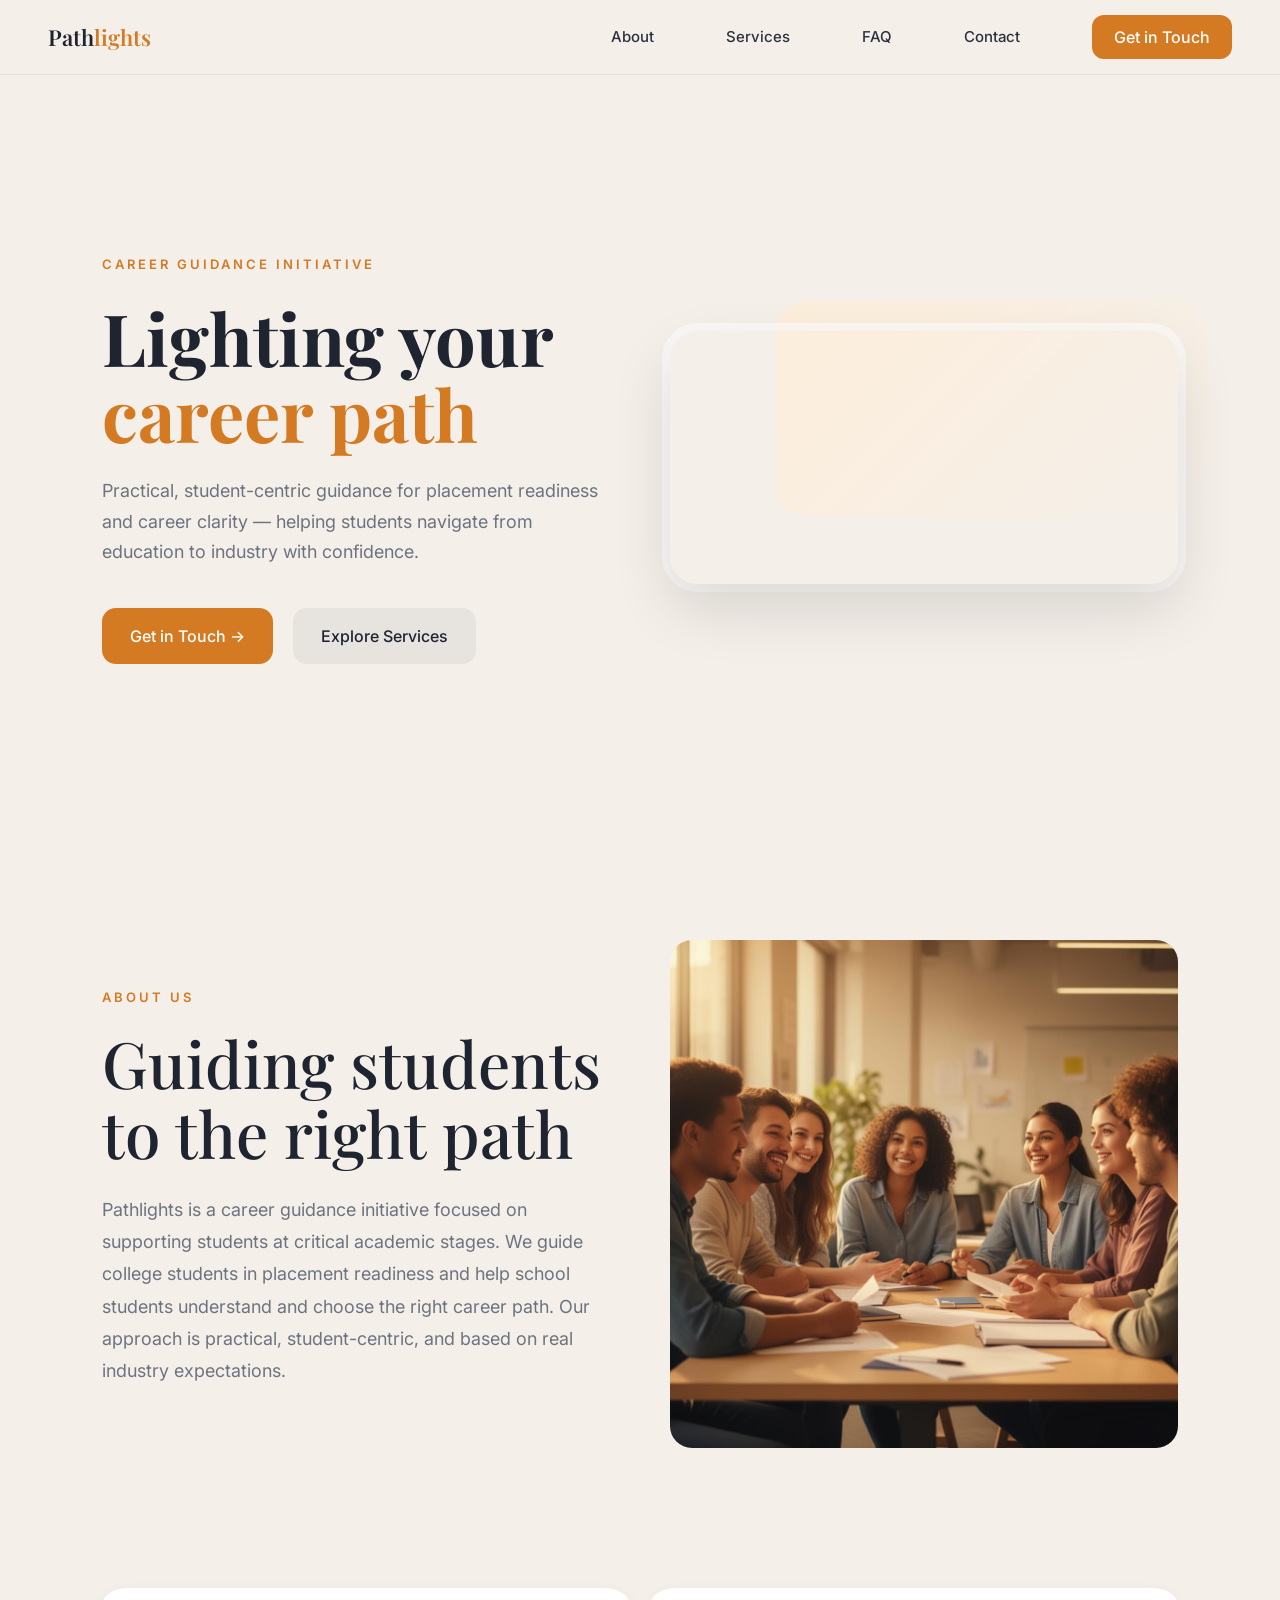
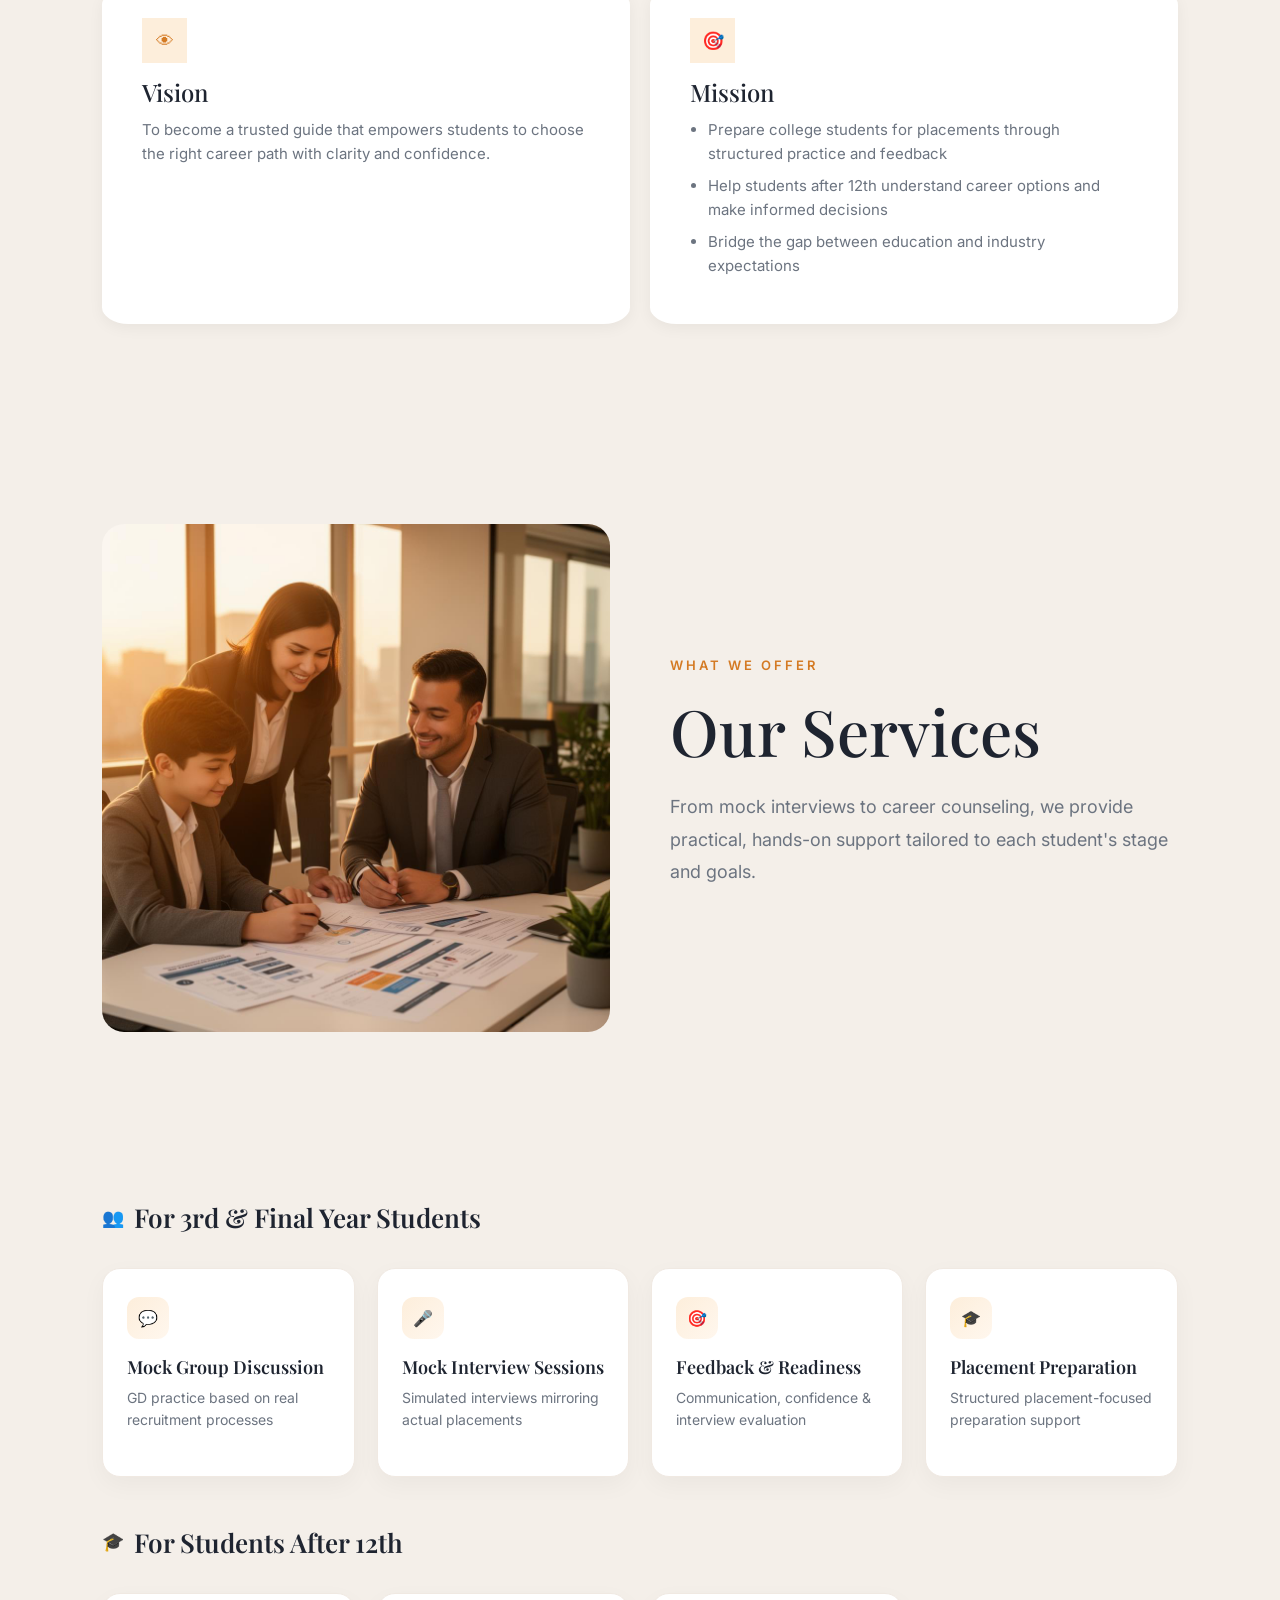
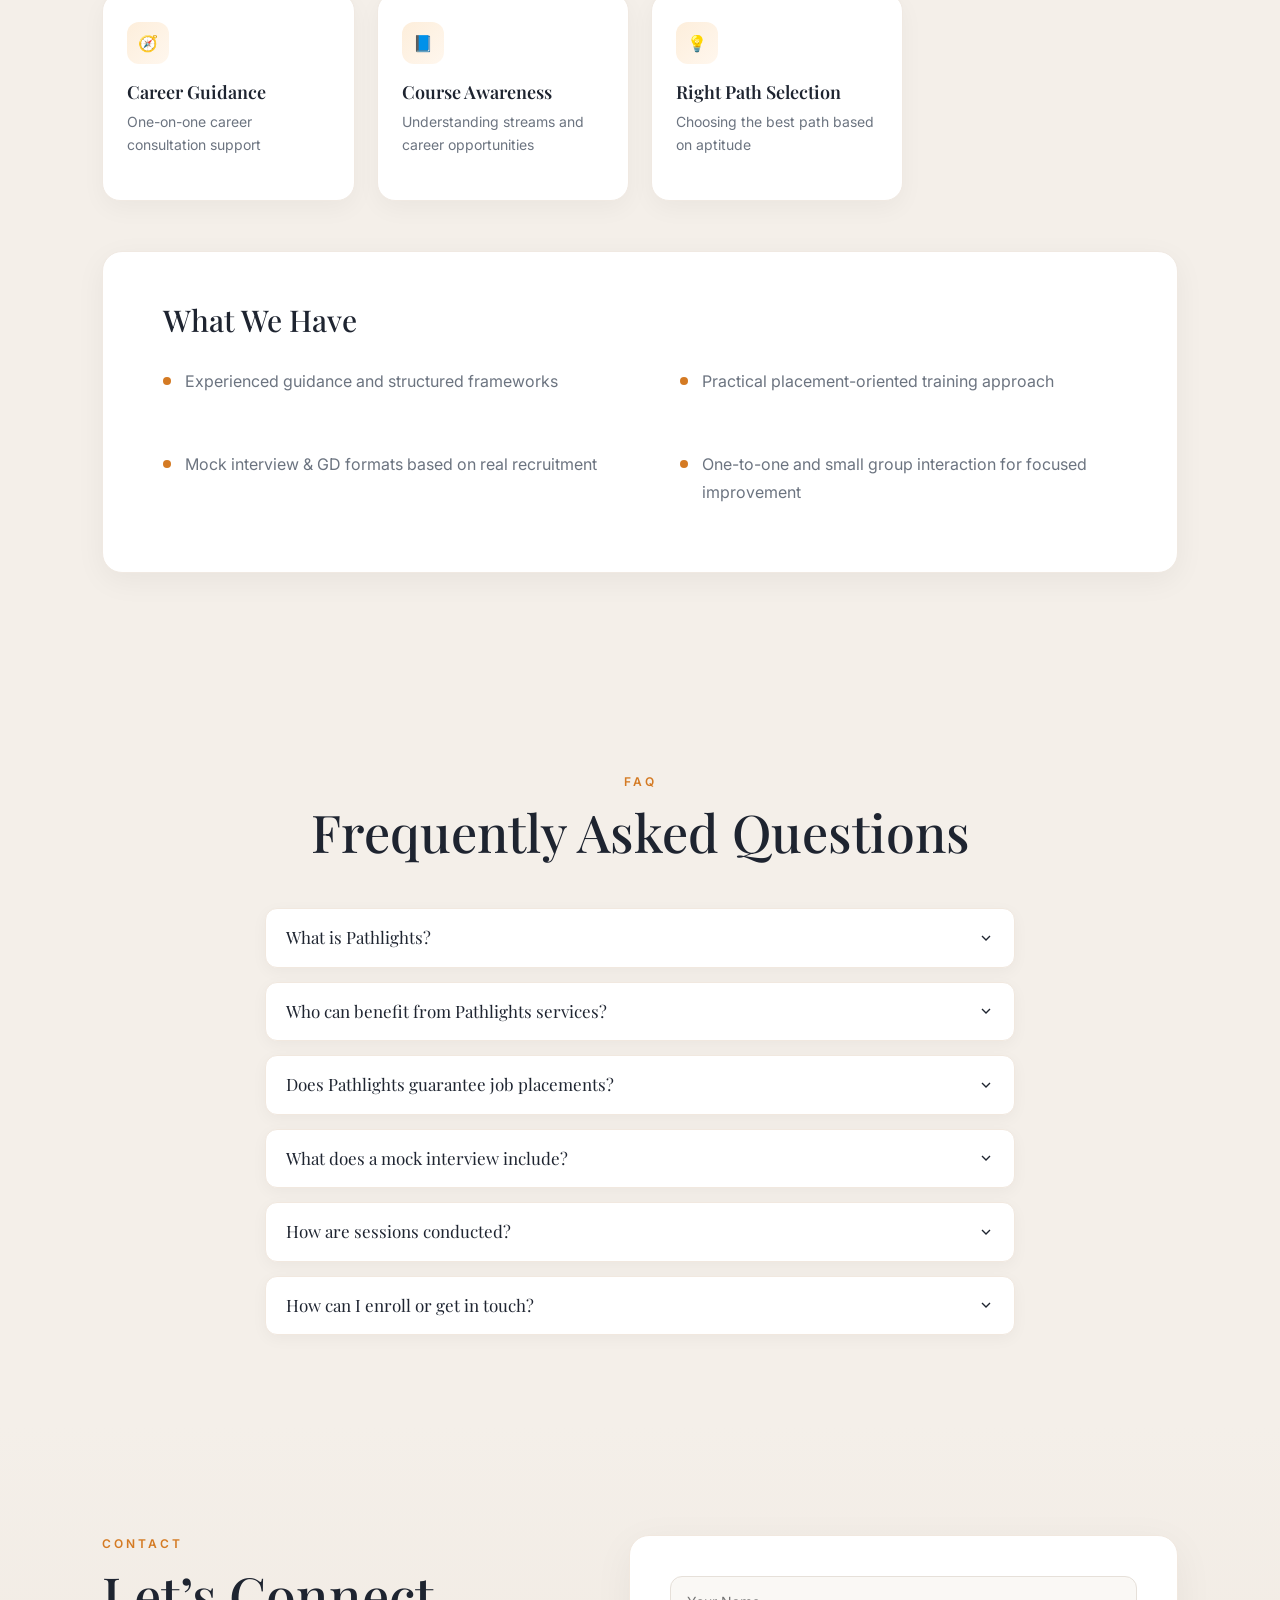
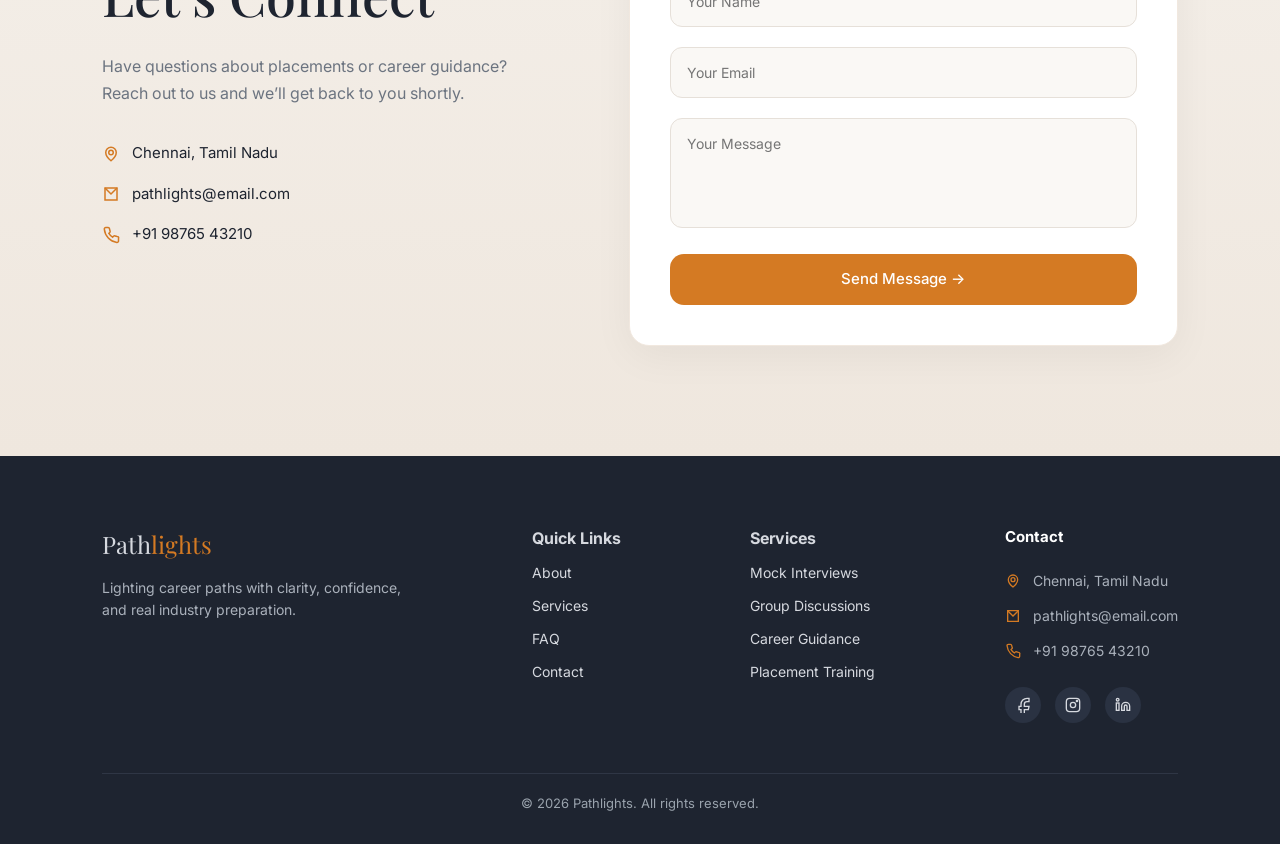
==== index.html @ 0d784977 "Add files via upload" ====
<!DOCTYPE html>
<html lang="en">
<head>
<meta charset="UTF-8">
<meta name="viewport" content="width=device-width, initial-scale=1.0">
<title>Pathlights</title>

<!-- Bootstrap 5 CSS -->
<link href="https://cdn.jsdelivr.net/npm/bootstrap@5.3.0/dist/css/bootstrap.min.css" rel="stylesheet">
<!-- Google Fonts -->
<link href="https://fonts.googleapis.com/css2?family=Playfair+Display:wght@600;700&family=Inter:wght@400;500;600&display=swap" rel="stylesheet">
<link href="style.css" rel="stylesheet">
</head>
<body>

<!-- ===== NAVIGATION with Mobile Menu ===== -->
<nav class="navbar navbar-expand-lg sticky-top">
  <div class="container-fluid px-4 px-lg-5">
    <a href="Main.html" class="logo text-decoration-none">Path<span>lights</span></a>
    
    <!-- Mobile Toggle Button -->
    <button class="navbar-toggler" type="button" data-bs-toggle="collapse" data-bs-target="#navbarNav" 
            aria-controls="navbarNav" aria-expanded="false" aria-label="Toggle navigation">
      <span class="navbar-toggler-icon"></span>
    </button>
    
    <!-- Navbar Links -->
    <div class="collapse navbar-collapse" id="navbarNav">
      <div class="nav-right ms-auto">
        <ul class="navbar-nav">
          <li class="nav-item"><a href="#about" class="nav-link">About</a></li>
          <li class="nav-item"><a href="#services" class="nav-link">Services</a></li>
          <li class="nav-item"><a href="#faq" class="nav-link">FAQ</a></li>
          <li class="nav-item"><a href="#contact" class="nav-link">Contact</a></li>
        </ul>
        <a href="#" class="nav-btn d-inline-block mt-3 mt-lg-0 ms-lg-3">Get in Touch</a>
      </div>
    </div>
  </div>
</nav>

<!-- ===== HERO ===== -->
<section class="hero reveal">
<div class="hero-content">

<small>CAREER GUIDANCE INITIATIVE</small>

<h1>
<span class="dark">Lighting your</span><br>
<span class="highlight">career path</span>
</h1>

<p>
Practical, student-centric guidance for placement readiness and career clarity — helping students navigate from education to industry with confidence.
</p>

<div class="hero-buttons">
<a href="#" class="primary-btn">Get in Touch →</a>
<a href="#services" class="secondary-btn">Explore Services</a>
</div>

</div>
<div class="hero-video">
  <video autoplay muted loop playsinline>
    <source src="images/home.mp4" type="video/mp4">
    Your browser does not support the video tag.
  </video>
</div>
</section>


<!-- ===== ABOUT SECTION ===== -->
<section class="about reveal" id="about">

<div class="about-content">

<small>ABOUT US</small>

<h2>
Guiding students to the right path
</h2>

<p>
Pathlights is a career guidance initiative focused on supporting students at critical academic stages. We guide college students in placement readiness and help school students understand and choose the right career path. Our approach is practical, student-centric, and based on real industry expectations.
</p>

</div>

<div class="about-image">
<img src="images/about-students-Bt9fq4RE.jpg" alt="Students Discussion">
</div>

</section>

<!-- ===== VISION MISSION BELOW ABOUT ===== -->
<section class="vision-mission-section reveal">

  <div class="vm-container">

    <div class="vm-box">
      <div class="vm-icon">👁</div>
      <h3>Vision</h3>
      <p>
        To become a trusted guide that empowers students to choose the right
        career path with clarity and confidence.
      </p>
    </div>

    <div class="vm-box">
      <div class="vm-icon">🎯</div>
      <h3>Mission</h3>
      <ul>
        <li>Prepare college students for placements through structured practice and feedback</li>
        <li>Help students after 12th understand career options and make informed decisions</li>
        <li>Bridge the gap between education and industry expectations</li>
      </ul>
    </div>

  </div>

</section>

<!-- ===== SERVICES SECTION ===== -->
<section class="services reveal" id="services">

  <div class="services-image">
    <img src="images/services-mentoring-DMWRT-9r.jpg" alt="Our Services">
  </div>

  <div class="services-content">

    <small>WHAT WE OFFER</small>

    <h2>Our Services</h2>

    <p>
      From mock interviews to career counseling, we provide practical,
      hands-on support tailored to each student's stage and goals.
    </p>

  </div>

</section>

<section class="service-details reveal" id="service-details">

  <!-- For 3rd & Final Year Students -->
  <div class="service-category">
    <h3><span>👥</span> For 3rd & Final Year Students</h3>

    <div class="service-grid">

      <div class="service-card">
        <div class="service-icon">💬</div>
        <h4>Mock Group Discussion</h4>
        <p>GD practice based on real recruitment processes</p>
      </div>

      <div class="service-card">
        <div class="service-icon">🎤</div>
        <h4>Mock Interview Sessions</h4>
        <p>Simulated interviews mirroring actual placements</p>
      </div>

      <div class="service-card">
        <div class="service-icon">🎯</div>
        <h4>Feedback & Readiness</h4>
        <p>Communication, confidence & interview evaluation</p>
      </div>

      <div class="service-card">
        <div class="service-icon">🎓</div>
        <h4>Placement Preparation</h4>
        <p>Structured placement-focused preparation support</p>
      </div>

    </div>
  </div>

  <!-- After 12th -->
  <div class="service-category">
    <h3><span>🎓</span> For Students After 12th</h3>

    <div class="service-grid">

      <div class="service-card">
        <div class="service-icon">🧭</div>
        <h4>Career Guidance</h4>
        <p>One-on-one career consultation support</p>
      </div>

      <div class="service-card">
        <div class="service-icon">📘</div>
        <h4>Course Awareness</h4>
        <p>Understanding streams and career opportunities</p>
      </div>

      <div class="service-card">
        <div class="service-icon">💡</div>
        <h4>Right Path Selection</h4>
        <p>Choosing the best path based on aptitude</p>
      </div>

    </div>
  </div>

  <!-- WHAT WE HAVE -->

<div class="what-we-have">

  <h3>What We Have</h3>

  <div class="wwh-grid">

    <div class="wwh-item">
      <div class="wwh-dot"></div>
      <p>Experienced guidance and structured frameworks</p>
    </div>

    <div class="wwh-item">
      <div class="wwh-dot"></div>
      <p>Practical placement-oriented training approach</p>
    </div>

    <div class="wwh-item">
      <div class="wwh-dot"></div>
      <p>Mock interview & GD formats based on real recruitment</p>
    </div>

    <div class="wwh-item">
      <div class="wwh-dot"></div>
      <p>One-to-one and small group interaction for focused improvement</p>
    </div>

  </div>

</div>

</section>

<section class="faq reveal" id="faq">

  <small>FAQ</small>
  <h2>Frequently Asked Questions</h2>

  <div class="faq-container">

    <div class="faq-item">
      <div class="faq-question">
        <span>What is Pathlights?</span>
        <svg class="faq-icon" viewBox="0 0 24 24" fill="none" stroke-width="2">
          <polyline points="6 9 12 15 18 9"></polyline>
        </svg>
      </div>
      <div class="faq-answer">
        Pathlights is a career guidance initiative helping students prepare for placements and choose the right career path.
      </div>
    </div>

    <div class="faq-item">
      <div class="faq-question">
        <span>Who can benefit from Pathlights services?</span>
        <svg class="faq-icon" viewBox="0 0 24 24" fill="none" stroke-width="2">
          <polyline points="6 9 12 15 18 9"></polyline>
        </svg>
      </div>
      <div class="faq-answer">
        3rd & final year college students and students after 12th seeking structured guidance.
      </div>
    </div>

    <div class="faq-item">
      <div class="faq-question">
        <span>Does Pathlights guarantee job placements?</span>
        <svg class="faq-icon" viewBox="0 0 24 24" fill="none" stroke-width="2">
          <polyline points="6 9 12 15 18 9"></polyline>
        </svg>
      </div>
      <div class="faq-answer">
        We enhance readiness and confidence through structured preparation, though placements are not guaranteed.
      </div>
    </div>

    <div class="faq-item">
      <div class="faq-question">
        <span>What does a mock interview include?</span>
        <svg class="faq-icon" viewBox="0 0 24 24" fill="none" stroke-width="2">
          <polyline points="6 9 12 15 18 9"></polyline>
        </svg>
      </div>
      <div class="faq-answer">
        Real-world interview simulation, communication analysis, and detailed performance feedback.
      </div>
    </div>

    <div class="faq-item">
      <div class="faq-question">
        <span>How are sessions conducted?</span>
        <svg class="faq-icon" viewBox="0 0 24 24" fill="none" stroke-width="2">
          <polyline points="6 9 12 15 18 9"></polyline>
        </svg>
      </div>
      <div class="faq-answer">
        Sessions are conducted one-to-one or in small focused groups, online or offline.
      </div>
    </div>

    <div class="faq-item">
      <div class="faq-question">
        <span>How can I enroll or get in touch?</span>
        <svg class="faq-icon" viewBox="0 0 24 24" fill="none" stroke-width="2">
          <polyline points="6 9 12 15 18 9"></polyline>
        </svg>
      </div>
      <div class="faq-answer">
        You can contact us through the “Get in Touch” button or via our contact section.
      </div>
    </div>

  </div>

</section>

<!-- ===== CONTACT SECTION ===== -->
<section class="contact reveal" id="contact">

  <div class="contact-wrapper">

    <div class="contact-left">
      <small>CONTACT</small>
      <h2>Let’s Connect</h2>
      <p>
        Have questions about placements or career guidance? 
        Reach out to us and we’ll get back to you shortly.
      </p>

<div class="contact-info">

  <div>
    <svg class="contact-icon" viewBox="0 0 24 24" fill="none">
      <path d="M12 21s-7-5.5-7-11a7 7 0 0 1 14 0c0 5.5-7 11-7 11z"/>
      <circle cx="12" cy="10" r="3"/>
    </svg>
    Chennai, Tamil Nadu
  </div>

  <div>
    <svg class="contact-icon" viewBox="0 0 24 24" fill="none">
      <path d="M4 4h16v16H4z"/>
      <path d="M4 4l8 8 8-8"/>
    </svg>
    pathlights@email.com
  </div>

  <div>
    <svg class="contact-icon" viewBox="0 0 24 24" fill="none">
      <path d="M22 16.92v3a2 2 0 0 1-2.18 2A19.8 19.8 0 0 1 3.08 4.18 2 2 0 0 1 5.06 2h3a2 2 0 0 1 2 1.72 12.6 12.6 0 0 0 .7 2.81 2 2 0 0 1-.45 2.11L9.1 9.91a16 16 0 0 0 5 5l1.27-1.21a2 2 0 0 1 2.11-.45 12.6 12.6 0 0 0 2.81.7A2 2 0 0 1 22 16.92z"/>
    </svg>
    +91 98765 43210
  </div>

</div>
    </div>

    <form class="contact-form">
      <div class="form-group">
        <input type="text" placeholder="Your Name" required>
      </div>

      <div class="form-group">
        <input type="email" placeholder="Your Email" required>
      </div>

      <div class="form-group">
        <textarea placeholder="Your Message" required></textarea>
      </div>

      <button type="submit" class="contact-btn">
        Send Message →
      </button>
    </form>

  </div>

</section>


<!-- ===== FOOTER ===== -->
<footer class="footer reveal">

  <div class="footer-wrapper">

    <div>
      <div class="footer-logo">Path<span>lights</span></div>
      <p>
        Lighting career paths with clarity, confidence, and real industry preparation.
      </p>
    </div>

    <div class="footer-links">
      <strong>Quick Links</strong>
      <a href="#about">About</a>
      <a href="#services">Services</a>
      <a href="#faq">FAQ</a>
      <a href="#contact">Contact</a>
    </div>

    <div class="footer-links">
      <strong>Services</strong>
      <a href="#service-details">Mock Interviews</a>
      <a href="#service-details">Group Discussions</a>
      <a href="#service-details">Career Guidance</a>
      <a href="#service-details">Placement Training</a>
    </div>

    <div class="footer-contact">
        <strong>Contact</strong>

    <div class="footer-contact-item">
        <svg viewBox="0 0 24 24" fill="none">
        <path d="M12 21s-7-5.5-7-11a7 7 0 0 1 14 0c0 5.5-7 11-7 11z"/>
        <circle cx="12" cy="10" r="3"/>
        </svg>
        <span>Chennai, Tamil Nadu</span>
    </div>

    <div class="footer-contact-item">
        <svg viewBox="0 0 24 24" fill="none">
        <path d="M4 4h16v16H4z"/>
        <path d="M4 4l8 8 8-8"/>
        </svg>
        <span>pathlights@email.com</span>
    </div>

    <div class="footer-contact-item">
        <svg viewBox="0 0 24 24" fill="none">
        <path d="M22 16.92v3a2 2 0 0 1-2.18 2A19.8 19.8 0 0 1 3.08 4.18 2 2 0 0 1 5.06 2h3a2 2 0 0 1 2 1.72 12.6 12.6 0 0 0 .7 2.81 2 2 0 0 1-.45 2.11L9.1 9.91a16 16 0 0 0 5 5l1.27-1.21a2 2 0 0 1 2.11-.45 12.6 12.6 0 0 0 2.81.7A2 2 0 0 1 22 16.92z"/>
        </svg>
        <span>+91 98765 43210</span>
    </div>

    <!-- Social Icons -->
    <div class="footer-social">
        <a href="#" class="fb">
        <svg viewBox="0 0 24 24" fill="none">
            <path d="M18 2h3v5h-3a4 4 0 0 0-4 4v3h7l-1 5h-6v7h-5v-7H6v-5h3v-3a9 9 0 0 1 9-9z"/>
        </svg>
        </a>

        <a href="#" class="ig">
        <svg viewBox="0 0 24 24" fill="none">
            <rect x="2" y="2" width="20" height="20" rx="5"/>
            <circle cx="12" cy="12" r="4"/>
            <circle cx="18" cy="6" r="1"/>
        </svg>
        </a>

        <a href="#" class="ln">
        <svg viewBox="0 0 24 24" fill="none">
            <path d="M16 8a6 6 0 0 1 6 6v6h-4v-6a2 2 0 0 0-4 0v6h-4v-6a6 6 0 0 1 6-6z"/>
            <rect x="2" y="9" width="4" height="11"/>
            <circle cx="4" cy="4" r="2"/>
        </svg>
        </a>
    </div>

    </div>

  </div>

  <div class="footer-bottom">
    © 2026 Pathlights. All rights reserved.
  </div>

</footer>

<!-- Bootstrap JS for mobile menu functionality -->
<script src="https://cdn.jsdelivr.net/npm/bootstrap@5.3.0/dist/js/bootstrap.bundle.min.js"></script>

<script>
document.querySelectorAll(".faq-question").forEach(question => {
  question.addEventListener("click", () => {
    const item = question.parentElement;

    document.querySelectorAll(".faq-item").forEach(el => {
      if(el !== item) el.classList.remove("active");
    });

    item.classList.toggle("active");
  });
});

/* ===== SCROLL REVEAL ENGINE ===== */

function revealSections() {
  const reveals = document.querySelectorAll(".reveal");

  reveals.forEach(section => {
    const windowHeight = window.innerHeight;
    const revealTop = section.getBoundingClientRect().top;
    const revealPoint = 100;

    if(revealTop < windowHeight - revealPoint){
      section.classList.add("active");
    }
  });
}

window.addEventListener("scroll", revealSections);
window.addEventListener("load", revealSections);

// Close mobile menu when clicking a link
document.querySelectorAll('.nav-link').forEach(link => {
  link.addEventListener('click', () => {
    const navbarCollapse = document.getElementById('navbarNav');
    if (navbarCollapse.classList.contains('show')) {
      new bootstrap.Collapse(navbarCollapse).hide();
    }
  });
});
</script>

</body>
</html>
---- style.css ----
/* ===== RESET ===== */
*{
margin:0;
padding:0;
box-sizing:border-box;
}

body{
background:#f4efe9;
font-family:'Inter',sans-serif;
color:#1e2430;
}

/* ===== NAVBAR ===== */
nav{
display:flex;
justify-content:space-between;
align-items:center;
padding:25px 8%;
background:#f4efe9;
border-bottom:1px solid #e6e0d9;   /* subtle matching border */
position:sticky;                  /* behaves like header */
top:0;
z-index:1000;
}

.logo{
font-family:'Playfair Display',serif;
font-size:22px;
font-weight:600;
color:#1e2430;
}

.logo span{
color:#d47a23;
}

nav ul{
display:flex;
gap:40px;
list-style:none;
}

nav ul li a{
text-decoration:none;
color:#2b3240;
text-align: left;
font-weight:500;
font-size:15px;
}

.nav-right{
display:flex;
align-items:center;
gap:40px;
}

.nav-btn{
background:#d47a23;
color:white;
padding:10px 22px;
border-radius:12px;
text-decoration:none;
font-weight:500;
transition:0.3s ease;
}

.nav-btn:hover{
background:#b9651c;
}

/* ===== SCROLL REVEAL ANIMATION ===== */

.reveal{
opacity:0;
transform:translateY(60px);
transition:all 1s cubic-bezier(0.16, 1, 0.3, 1);
}

.reveal.active{
opacity:1;
transform:translateY(0);
}

/* ===== HERO SECTION ===== */
/* ===== HERO SECTION ===== */
.hero{
min-height:85vh;
display:flex;
align-items:center;
justify-content:space-between;
gap:60px;
padding:0 8%;
}

.hero-content{
flex:1;
max-width:650px;
}

/* ===== PREMIUM PORTFOLIO VIDEO STYLE ===== */

.hero-video{
flex:1;
display:flex;
justify-content:flex-end;
position:relative;
}

.hero-video::before{
content:"";
position:absolute;
width:85%;
height:85%;
background:linear-gradient(135deg,#fdeedb,#f4efe9);
right:-30px;
top:-30px;
border-radius:30px;
z-index:0;
}

.hero-video video{
position:relative;
width:100%;
max-width:580px;
border-radius:28px;
box-shadow:
0 25px 60px rgba(0,0,0,0.12),
0 0 0 8px rgba(255,255,255,0.6);
z-index:1;
transition:transform 0.6s ease, box-shadow 0.6s ease;
}

/* Smooth hover cinematic effect */
.hero-video video:hover{
transform:scale(1.03);
box-shadow:
0 35px 80px rgba(212,122,35,0.25),
0 0 0 10px rgba(255,255,255,0.8);
}

.hero small{
color:#d47a23;
letter-spacing:3px;
font-size:13px;
font-weight:600;
}

.hero h1{
font-family:'Playfair Display',serif;
font-size:72px;
line-height:1.05;
margin:25px 0;
font-weight:700;
}

.hero h1 .dark{
color:#1e2430;
}

.hero h1 .highlight{
color:#d47a23;
}

.hero p{
color:#6c7480;
font-size:18px;
line-height:1.7;
margin-bottom:40px;
max-width:580px;
}

.hero-buttons{
display:flex;
gap:20px;
}

.primary-btn{
background:#d47a23;
color:white;
padding:16px 28px;
border-radius:14px;
text-decoration:none;
font-weight:500;
display:inline-flex;
align-items:center;
gap:10px;
transition:0.3s ease;
}

.primary-btn:hover{
background:#b9651c;
transform:translateY(-2px);
}

.secondary-btn{
background:#e7e3de;
color:#1e2430;
padding:16px 28px;
border-radius:14px;
text-decoration:none;
font-weight:500;
transition:0.3s ease;
}

.secondary-btn:hover{
background:#dad6d0;
}

/* ===== ABOUT SECTION ===== */

.about{
padding:100px 8%;
display:flex;
align-items:center;
justify-content:space-between;
gap:60px;
}

.about-content{
flex:1;
max-width:600px;
}

.about small{
color:#d47a23;
letter-spacing:3px;
font-size:13px;
font-weight:600;
}

.about h2{
font-family:'Playfair Display',serif;
font-size:64px;
line-height:1.1;
margin:20px 0 25px 0;
}

.about p{
color:#6c7480;
font-size:18px;
line-height:1.8;
}

.about-image{
flex:1;
display:flex;
justify-content:flex-end;
}

.about-image img{
width:100%;
max-width:600px;
border-radius:22px;
}

/* ===== RESPONSIVE ABOUT ===== */

@media(max-width:992px){

.about{
flex-direction:column;
text-align:left;
}

.about h2{
font-size:42px;
}

.about-image{
justify-content:center;
margin-top:40px;
}

}

/* ===== PERFECT HALF RECTANGLE VISION MISSION ===== */

.vision-mission-section{
padding:40px 8% 100px 8%;
}

.vm-container{
display:flex;
width:100%;
}

.vm-box{
width:50%;                 /* EXACT HALF */
background:#ffffff;
padding:30px 40px;
min-height:220px;
border-radius:5%;           /* pure rectangle */
box-shadow:0 4px 15px rgba(0,0,0,0.05);
}

/* Optional small gap between them */
.vm-box:first-child{
margin-right:20px;
}

.vm-icon{
width:45px;
height:45px;
background:#fdeedb;
display:flex;
align-items:center;
justify-content:center;
font-size:18px;
color:#d47a23;
margin-bottom:15px;
}

.vm-box h3{
font-family:'Playfair Display',serif;
font-size:24px;
margin-bottom:12px;
}

.vm-box p,
.vm-box ul li{
color:#6c7480;
font-size:15px;
line-height:1.6;
}

.vm-box ul{
padding-left:18px;
margin-top:8px;
}

.vm-box ul li{
margin-bottom:8px;
}


/* ===== SERVICES SECTION ===== */

.services{
padding:100px 8%;
display:flex;
align-items:center;
justify-content:space-between;
gap:60px;
}

.services-image{
flex:1;
display:flex;
justify-content:flex-start;
}

.services-image img{
width:100%;
max-width:600px;
border-radius:22px;
}

.services-content{
flex:1;
max-width:600px;
}

.services small{
color:#d47a23;
letter-spacing:3px;
font-size:13px;
font-weight:600;
}

.services h2{
font-family:'Playfair Display',serif;
font-size:64px;
line-height:1.1;
margin:20px 0 25px 0;
}

.services p{
color:#6c7480;
font-size:18px;
line-height:1.8;
}

/* ===== PREMIUM SMALL SERVICE CARDS ===== */

.service-details{
padding:70px 8% 110px 8%;
}

.service-category{
margin-bottom:50px;
}

.service-category h3{
font-family:'Playfair Display',serif;
font-size:26px;
margin-bottom:35px;
display:flex;
align-items:center;
gap:10px;
font-weight:600;
}

.service-category h3 span{
color:#d47a23;
font-size:18px;
}

/* Grid */
.service-grid{
display:grid;
grid-template-columns:repeat(4,1fr);
gap:22px;
}

/* Card */
.service-card{
background:#ffffff;
padding:28px 24px;
border-radius:18px;
border:1px solid #f0e9e2;
box-shadow:0 8px 25px rgba(0,0,0,0.04);
transition:all 0.35s ease;
min-height:160px;
display:flex;
flex-direction:column;
justify-content:flex-start;
}

/* Premium hover */
.service-card:hover{
transform:translateY(-6px);
box-shadow:0 14px 35px rgba(212,122,35,0.12);
border:1px solid #f3d7bc;
}

/* Icon */
.service-icon{
width:42px;
height:42px;
background:linear-gradient(135deg,#fdeedb,#fff7ee);
display:flex;
align-items:center;
justify-content:center;
color:#d47a23;
font-size:16px;
border-radius:12px;
margin-bottom:18px;
}

/* Title */
.service-card h4{
font-family:'Playfair Display',serif;
font-size:18px;
margin-bottom:8px;
font-weight:600;
}

/* Text */
.service-card p{
color:#6c7480;
font-size:14px;
line-height:1.6;
}

/* ===== WHAT WE HAVE CONTAINER ===== */

.what-we-have{
margin-top:40px;
background:#ffffff;
border-radius:20px;
padding:50px 60px;
box-shadow:0 8px 30px rgba(0,0,0,0.05);
border:1px solid #f0e9e2;
}

.what-we-have h3{
font-family:'Playfair Display',serif;
font-size:30px;
margin-bottom:30px;
}

.wwh-grid{
display:grid;
grid-template-columns:repeat(2,1fr);
gap:40px 80px;
}

.wwh-item{
display:flex;
align-items:flex-start;
gap:14px;
}

.wwh-dot{
width:8px;
height:8px;
background:#d47a23;
border-radius:50%;
margin-top:9px;
flex-shrink:0;
}

.wwh-item p{
color:#6c7480;
font-size:16px;
line-height:1.7;
}

/* ===== PREMIUM COMPACT FAQ ===== */

.faq{
padding:90px 8%;
text-align:center;
}

.faq small{
color:#d47a23;
letter-spacing:3px;
font-size:12px;
font-weight:600;
display:block;
margin-bottom:10px;
}

.faq h2{
font-family:'Playfair Display',serif;
font-size:52px;
margin-bottom:45px;
}

.faq-container{
max-width:750px;
margin:0 auto;
display:flex;
flex-direction:column;
gap:14px;
}

/* FAQ Box */
.faq-item{
background:#ffffff;
border-radius:12px;
border:1px solid #f1e8df;
box-shadow:0 4px 16px rgba(0,0,0,0.04);
overflow:hidden;
transition:0.3s ease;
}

/* Question Row */
.faq-question{
display:flex;
justify-content:space-between;
align-items:center;
padding:16px 20px;
font-family:'Playfair Display',serif;
font-size:17px;
cursor:pointer;
}

/* Premium SVG Arrow */
.faq-icon{
width:16px;
height:16px;
transition:transform 0.3s ease;
stroke:#1e2430;
}

/* Answer */
.faq-answer{
max-height:0;
overflow:hidden;
transition:max-height 0.35s ease, padding 0.3s ease;
color:#6c7480;
font-size:14px;
line-height:1.6;
padding:0 20px;
}

/* Active State */
.faq-item.active .faq-answer{
max-height:200px;
padding:0 20px 16px 20px;
}

.faq-item.active .faq-icon{
transform:rotate(180deg);
}

/* ===== PREMIUM CONTACT SECTION ===== */

.contact{
padding:110px 8%;
background:linear-gradient(to bottom,#f4efe9,#efe7de);
}

.contact-wrapper{
max-width:1100px;
margin:0 auto;
display:flex;
gap:60px;
align-items:flex-start;
justify-content:space-between;
}

.contact-left{
flex:1;
}

.contact small{
color:#d47a23;
letter-spacing:3px;
font-size:12px;
font-weight:600;
display:block;
margin-bottom:10px;
}

.contact h2{
font-family:'Playfair Display',serif;
font-size:54px;
margin-bottom:25px;
}

.contact p{
color:#6c7480;
font-size:16px;
line-height:1.7;
max-width:420px;
}

.contact-info{
margin-top:35px;
display:flex;
flex-direction:column;
gap:18px;
}

.contact-info div{
display:flex;
align-items:center;
gap:12px;
font-size:15px;
color:#1e2430;
}

.contact-icon{
width:18px;
height:18px;
stroke:#d47a23;
stroke-width:2;
flex-shrink:0;
}

/* ===== CONTACT FORM ===== */

.contact-form{
flex:1;
background:#ffffff;
padding:40px;
border-radius:20px;
box-shadow:0 10px 40px rgba(0,0,0,0.05);
border:1px solid #f1e8df;
}

.form-group{
margin-bottom:20px;
}

.form-group input,
.form-group textarea{
width:100%;
padding:14px 16px;
border-radius:12px;
border:1px solid #e6e0d9;
font-family:'Inter',sans-serif;
font-size:14px;
outline:none;
transition:0.3s ease;
background:#faf8f5;
}

.form-group input:focus,
.form-group textarea:focus{
border-color:#d47a23;
background:#fff;
}

.form-group textarea{
resize:none;
height:110px;
}

.contact-btn{
width:100%;
padding:14px;
background:#d47a23;
border:none;
border-radius:14px;
color:white;
font-weight:500;
font-size:15px;
cursor:pointer;
transition:0.3s ease;
}

.contact-btn:hover{
background:#b9651c;
transform:translateY(-2px);
}

/* ===== PREMIUM FOOTER ===== */

.footer{
background:#1e2430;
color:#d6d9df;
padding:70px 8% 30px 8%;
}

.footer-wrapper{
max-width:1100px;
margin:0 auto;
display:flex;
justify-content:space-between;
gap:60px;
}

.footer-logo{
font-family:'Playfair Display',serif;
font-size:24px;
margin-bottom:15px;
}

.footer-logo span{
color:#d47a23;
}

.footer p{
color:#aab1bb;
font-size:14px;
line-height:1.6;
max-width:300px;
}

.footer-links{
display:flex;
flex-direction:column;
gap:12px;
}

.footer-links a{
color:#d6d9df;
text-decoration:none;
font-size:14px;
transition:0.3s ease;
}

.footer-links a:hover{
color:#d47a23;
}

.footer-bottom{
text-align:center;
margin-top:50px;
padding-top:20px;
border-top:1px solid #2f3645;
font-size:13px;
color:#9aa3ad;
}

/* ===== PREMIUM FOOTER CONTACT ===== */

.footer-contact{
display:flex;
flex-direction:column;
gap:14px;
}

.footer-contact strong{
margin-bottom:8px;
font-size:15px;
color:#ffffff;
}

.footer-contact-item{
display:flex;
align-items:center;
gap:12px;
font-size:14px;
color:#aab1bb;
transition:0.3s ease;
cursor:pointer;
}

.footer-contact-item svg{
width:16px;
height:16px;
stroke:#d47a23;
stroke-width:2;
transition:0.3s ease;
}

.footer-contact-item:hover{
color:#ffffff;
transform:translateX(5px);
}

.footer-contact-item:hover svg{
stroke:#ffffff;
}

/* ===== SOCIAL ICONS ===== */

.footer-social{
display:flex;
gap:14px;
margin-top:12px;
}

.footer-social a{
width:36px;
height:36px;
border-radius:50%;
display:flex;
align-items:center;
justify-content:center;
background:#2a3242;
transition:0.3s ease;
}

.footer-social svg{
width:16px;
height:16px;
stroke:#d6d9df;
stroke-width:2;
transition:0.3s ease;
}

/* Brand Hover Effects */

.fb:hover{
background:#1877f2;
}

.ig:hover{
background:linear-gradient(45deg,#f9ce34,#ee2a7b,#6228d7);
}

.ln:hover{
background:#0a66c2;
}

.footer-social a:hover svg{
stroke:#ffffff;
transform:scale(1.1);
}

/* ===== BOOTSTRAR OVERRIDES & RESPONSIVE STYLES ===== */

/* Navbar customization */
.navbar {
  background: #f4efe9;
  padding: 15px 0;
  border-bottom: 1px solid #e6e0d9;
}

.navbar .logo {
  font-family: 'Playfair Display', serif;
  font-size: 22px;
  font-weight: 600;
  color: #1e2430;
}

.navbar .logo span {
  color: #d47a23;
}

.navbar-nav .nav-link {
  color: #2b3240;
  font-weight: 500;
  font-size: 15px;
  padding: 8px 16px !important;
}

.navbar-nav .nav-link:hover {
  color: #d47a23;
}

.navbar-toggler {
  border: 1px solid #d47a23;
  padding: 8px 12px;
}

.navbar-toggler:focus {
  box-shadow: 0 0 0 0.25rem rgba(212, 122, 35, 0.25);
}

.navbar-toggler-icon {
  background-image: url("data:image/svg+xml,%3csvg xmlns='http://www.w3.org/2000/svg' viewBox='0 0 30 30'%3e%3cpath stroke='%23d47a23' stroke-linecap='round' stroke-miterlimit='10' stroke-width='2' d='M4 7h22M4 15h22M4 23h22'/%3e%3c/svg%3e");
}

/* Responsive hero section */
@media (max-width: 1200px) {
  .hero h1 {
    font-size: 56px;
  }
  
  .hero-video::before {
    width: 90%;
    height: 90%;
  }
}

@media (max-width: 992px) {
  .hero {
    flex-direction: column;
    padding: 60px 5%;
    min-height: auto;
  }
  
  .hero-content {
    max-width: 100%;
  }
  
  .hero h1 {
    font-size: 48px;
  }
  
  .hero-video {
    width: 100%;
    justify-content: center;
  }
  
  .hero-video::before {
    right: 0;
    top: -20px;
  }
  
  .hero-video video {
    max-width: 100%;
  }
  
  .services {
    flex-direction: column-reverse;
    padding: 60px 5%;
  }
  
  .services-content {
    max-width: 100%;
  }
  
  .services h2 {
    font-size: 42px;
  }
  
  .service-grid {
    grid-template-columns: repeat(2, 1fr);
  }
  
  .contact-wrapper {
    flex-direction: column;
    gap: 40px;
  }
  
  .contact-left {
    width: 100%;
  }
  
  .contact-form {
    width: 100%;
  }
  
  .footer-wrapper {
    flex-wrap: wrap;
    gap: 40px;
  }
  
  .footer-wrapper > div {
    width: calc(50% - 20px);
  }
}

@media (max-width: 768px) {
  .hero h1 {
    font-size: 42px;
  }
  
  .hero p {
    font-size: 16px;
  }
  
  .hero-buttons {
    flex-direction: column;
    gap: 15px;
  }
  
  .primary-btn, .secondary-btn {
    text-align: center;
    justify-content: center;
  }
  
  .about h2 {
    font-size: 38px;
  }
  
  .vm-container {
    flex-direction: column;
  }
  
  .vm-box {
    width: 100%;
    margin-right: 0 !important;
    margin-bottom: 20px;
  }
  
  .service-grid {
    grid-template-columns: 1fr;
  }
  
  .wwh-grid {
    grid-template-columns: 1fr;
    gap: 20px;
  }
  
  .faq h2 {
    font-size: 36px;
  }
  
  .footer-wrapper > div {
    width: 100%;
  }
  
  .footer-links {
    text-align: left;
  }
}

@media (max-width: 576px) {
  .hero h1 {
    font-size: 36px;
  }
  
  .about h2 {
    font-size: 32px;
  }
  
  .services h2 {
    font-size: 32px;
  }
  
  .what-we-have {
    padding: 30px 20px;
  }
  
  .contact-form {
    padding: 30px 20px;
  }
  
  .contact h2 {
    font-size: 36px;
  }
  
  .footer-bottom {
    font-size: 12px;
  }
}

/* Fix for nav-right in mobile */
@media (max-width: 991.98px) {
  .nav-right {
    width: 100%;
    text-align: center;
  }
  
  .navbar-nav {
    margin-top: 20px;
  }
  
  .nav-btn {
    display: inline-block !important;
    margin-bottom: 15px;
  }
}

/* Smooth scrolling for anchor links */
html {
  scroll-behavior: smooth;
  scroll-padding-top: 80px;
}

/* Fix for vision mission section in mobile */
@media (max-width: 480px) {
  .vm-box {
    padding: 25px 20px;
  }
  
  .service-card {
    padding: 20px 15px;
  }
  
  .contact-info div {
    font-size: 14px;
  }
}

/* Ensure images are responsive */
img {
  max-width: 100%;
  height: auto;
}

/* Video responsiveness */
video {
  max-width: 100%;
  height: auto;
}
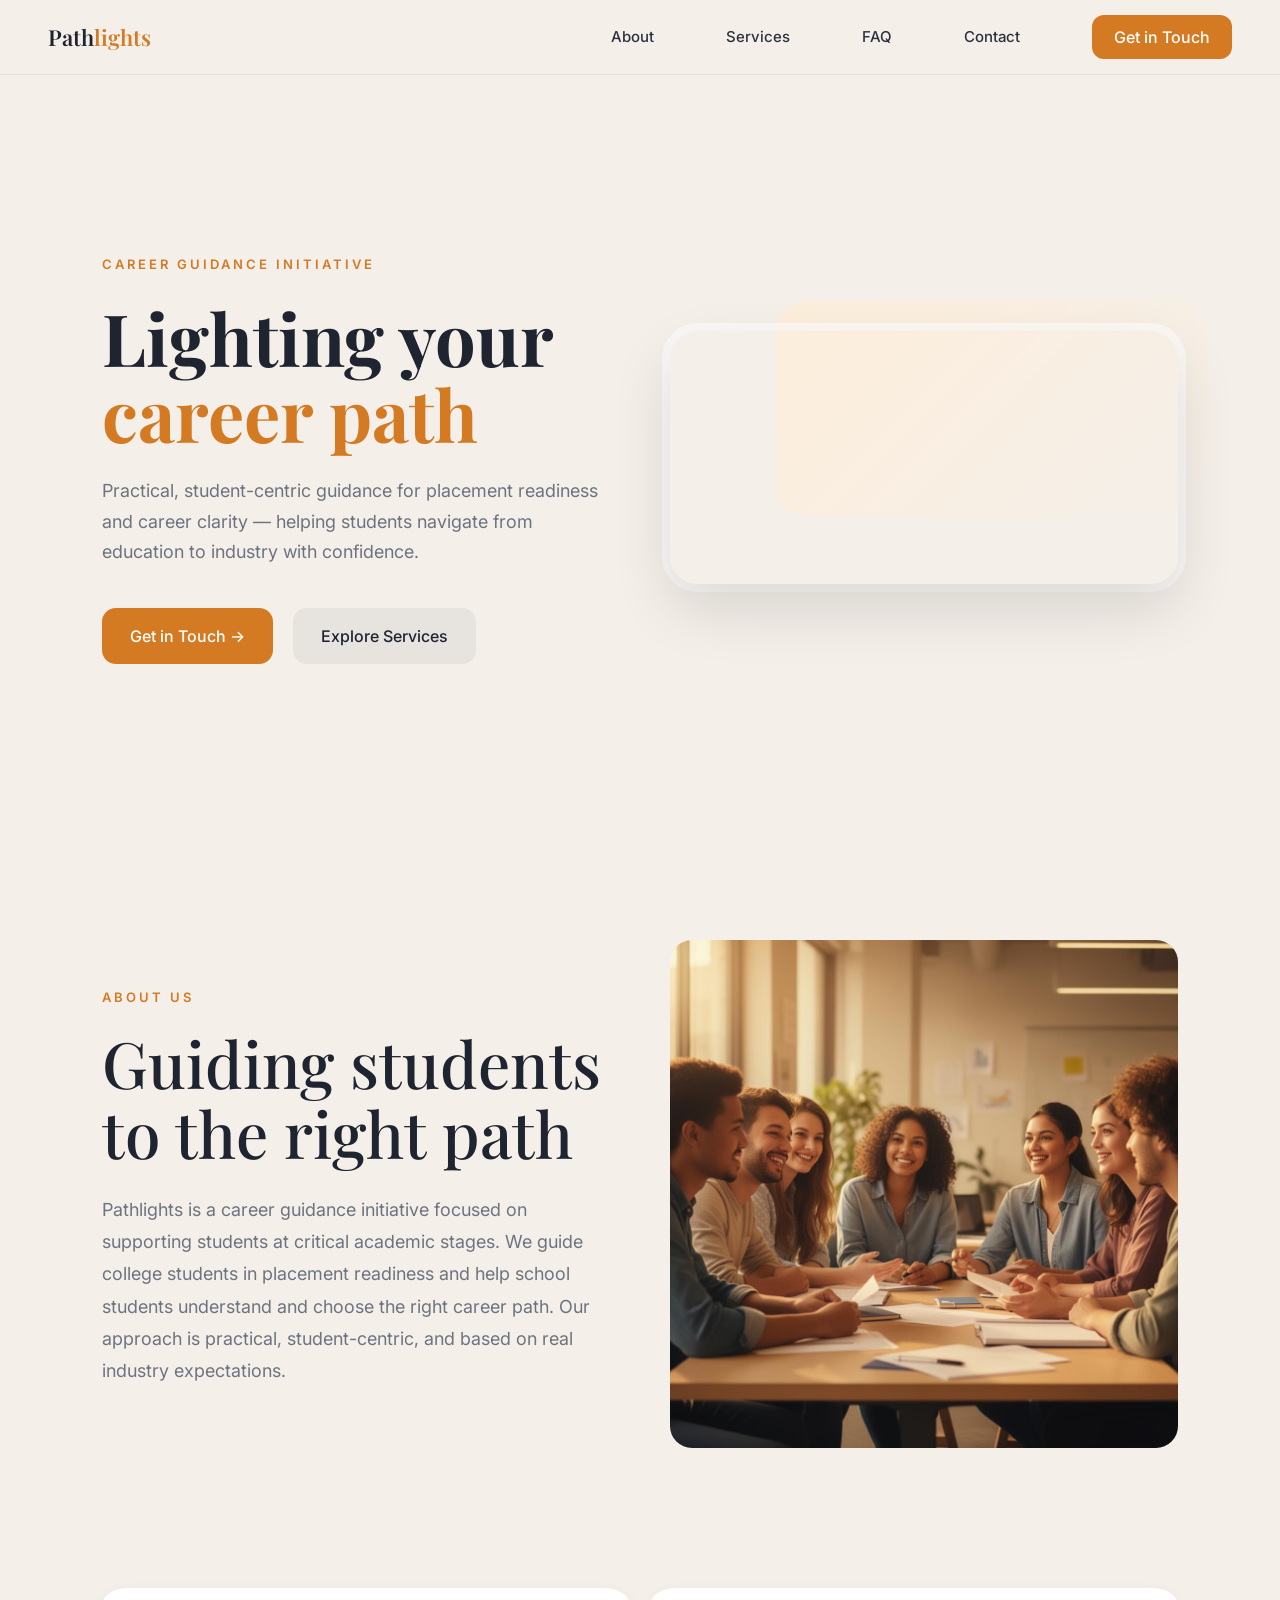
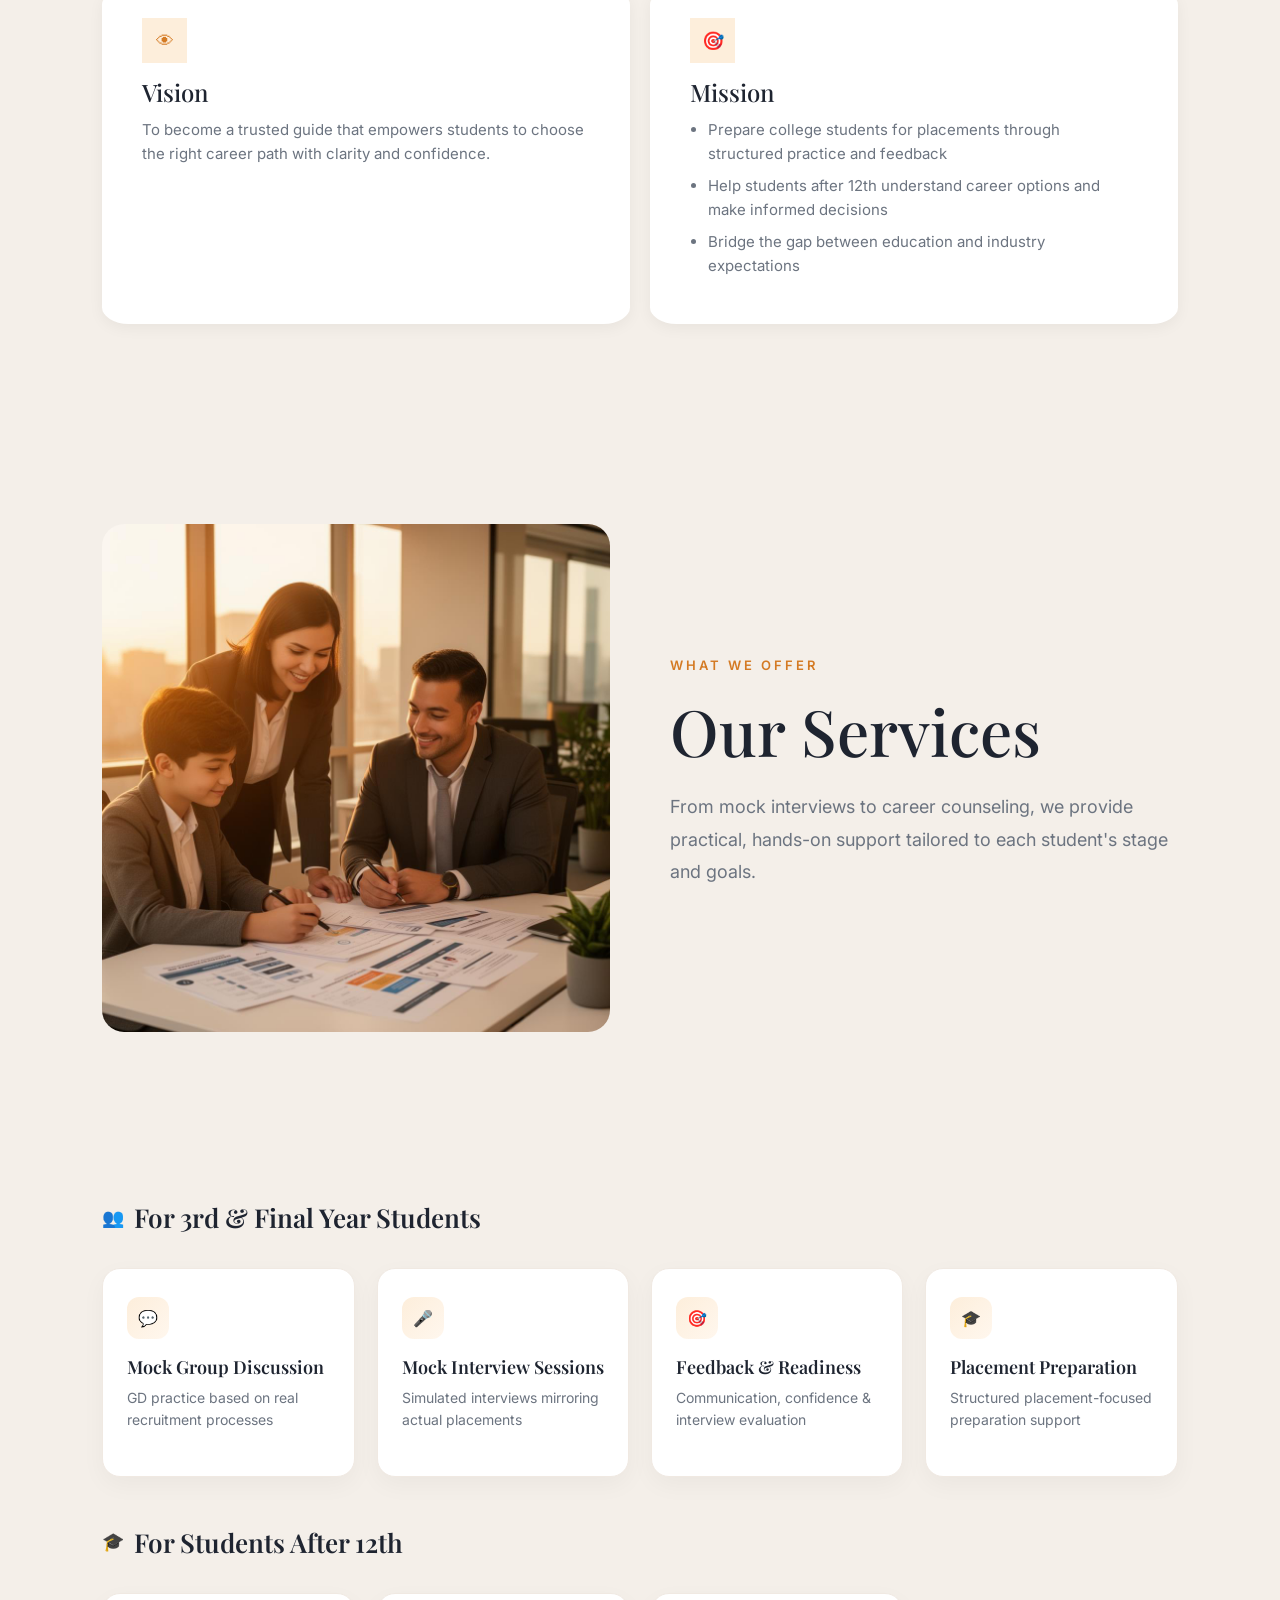
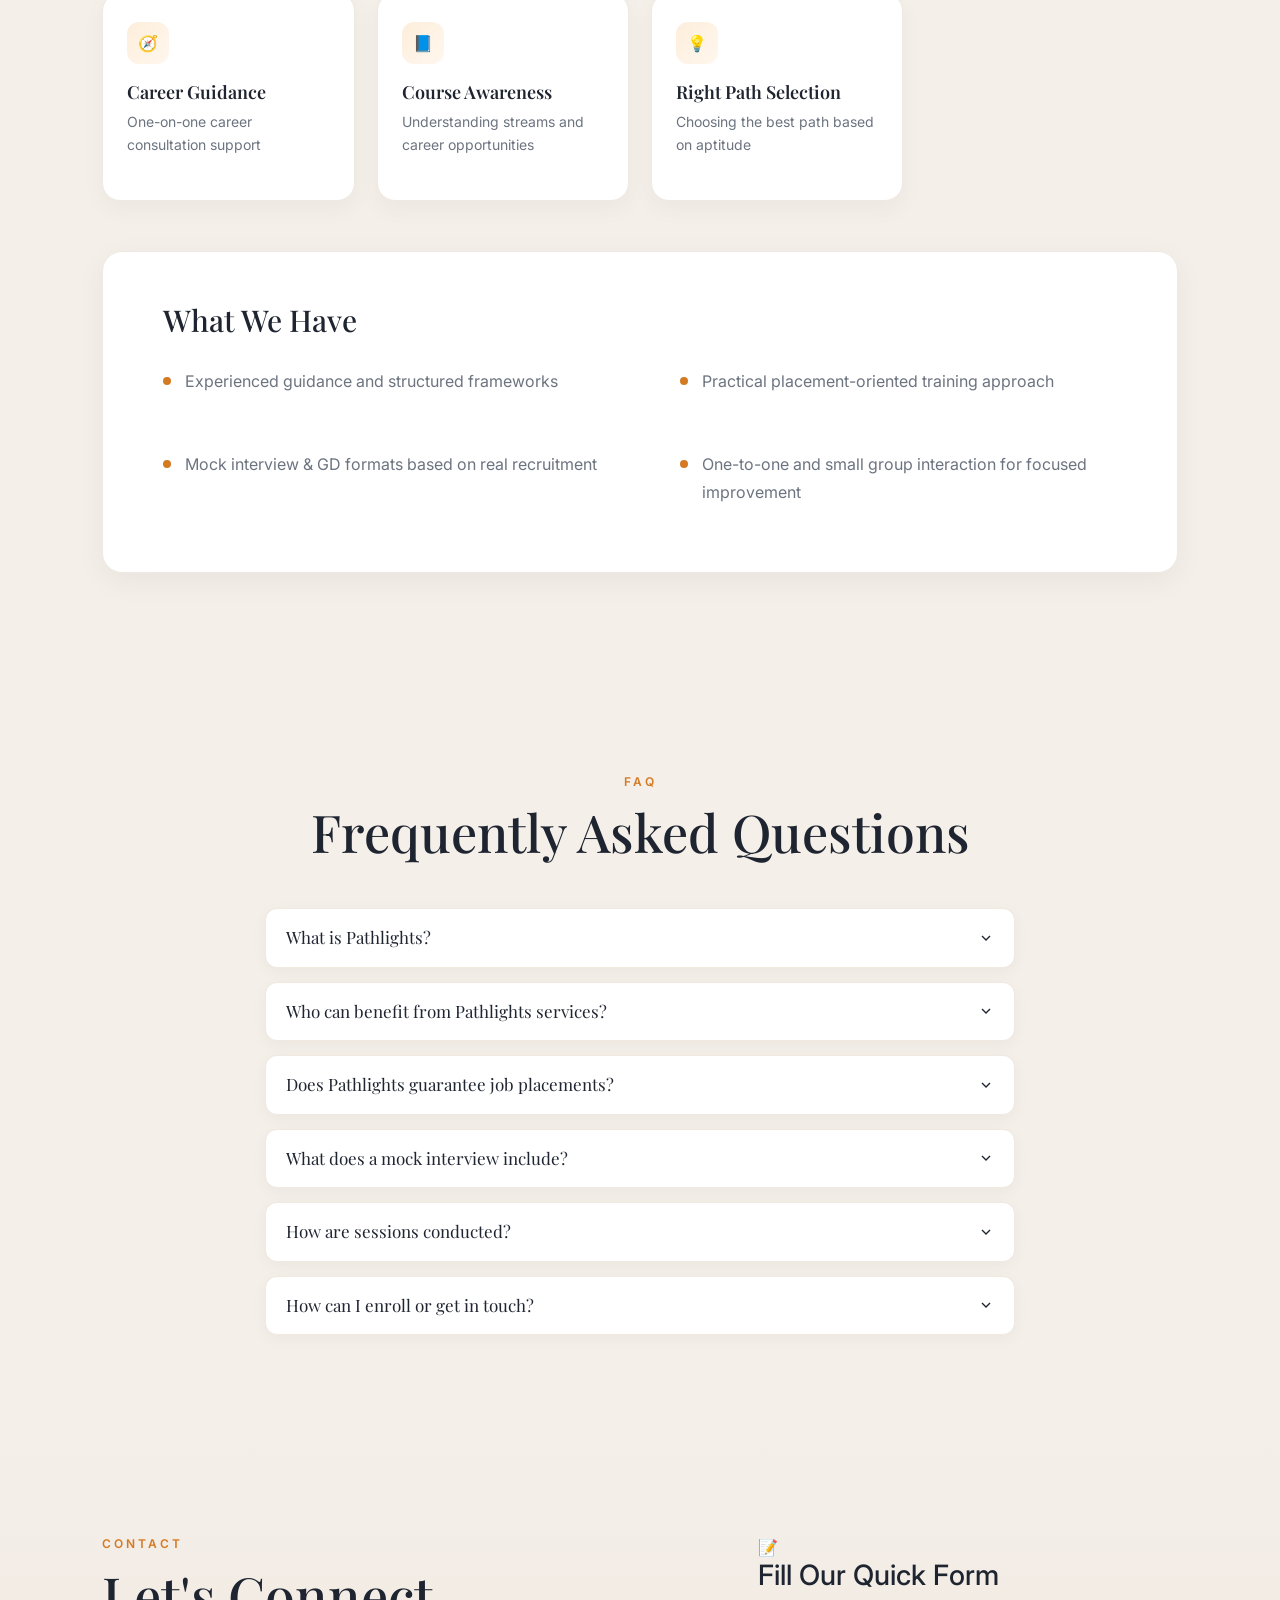
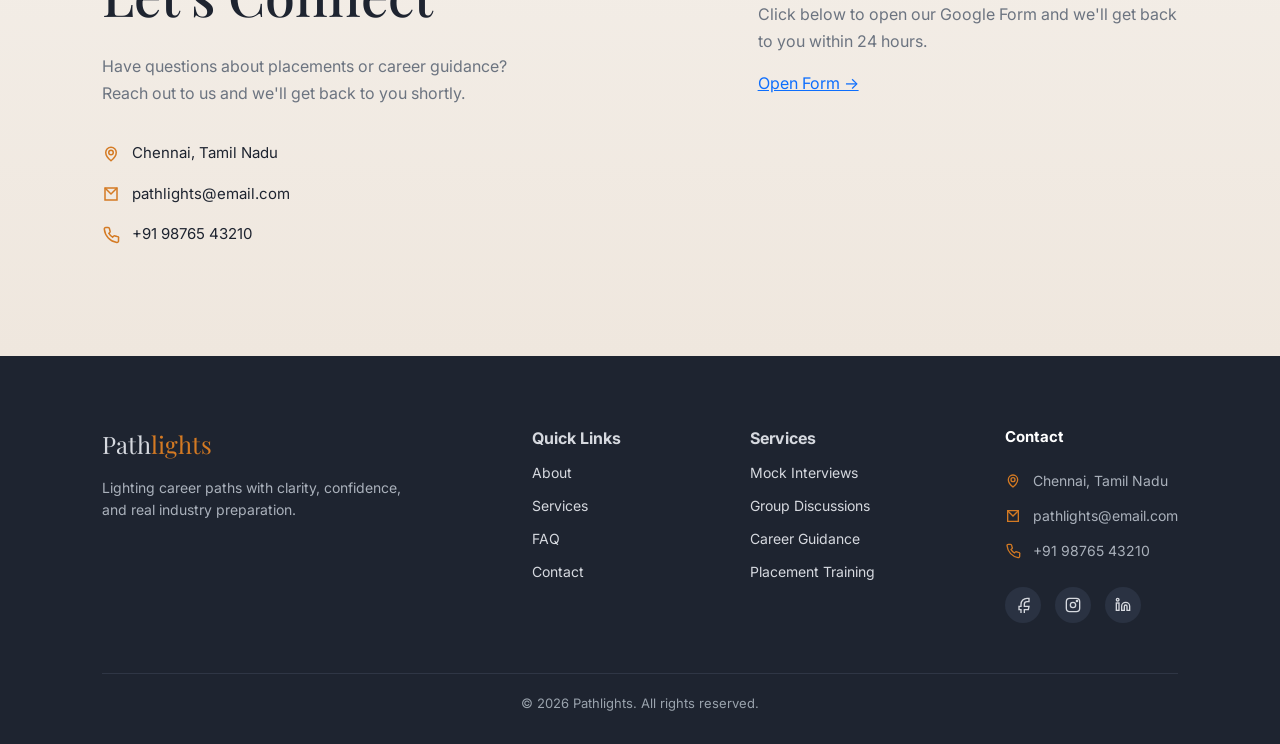
==== commit b8206aa5: "Update index.html" ====
--- a/index.html
+++ b/index.html
@@ -328,62 +328,53 @@
 
     <div class="contact-left">
       <small>CONTACT</small>
-      <h2>Let’s Connect</h2>
+      <h2>Let's Connect</h2>
       <p>
         Have questions about placements or career guidance? 
-        Reach out to us and we’ll get back to you shortly.
+        Reach out to us and we'll get back to you shortly.
       </p>
 
-<div class="contact-info">
-
-  <div>
-    <svg class="contact-icon" viewBox="0 0 24 24" fill="none">
-      <path d="M12 21s-7-5.5-7-11a7 7 0 0 1 14 0c0 5.5-7 11-7 11z"/>
-      <circle cx="12" cy="10" r="3"/>
-    </svg>
-    Chennai, Tamil Nadu
-  </div>
-
-  <div>
-    <svg class="contact-icon" viewBox="0 0 24 24" fill="none">
-      <path d="M4 4h16v16H4z"/>
-      <path d="M4 4l8 8 8-8"/>
-    </svg>
-    pathlights@email.com
-  </div>
-
-  <div>
-    <svg class="contact-icon" viewBox="0 0 24 24" fill="none">
-      <path d="M22 16.92v3a2 2 0 0 1-2.18 2A19.8 19.8 0 0 1 3.08 4.18 2 2 0 0 1 5.06 2h3a2 2 0 0 1 2 1.72 12.6 12.6 0 0 0 .7 2.81 2 2 0 0 1-.45 2.11L9.1 9.91a16 16 0 0 0 5 5l1.27-1.21a2 2 0 0 1 2.11-.45 12.6 12.6 0 0 0 2.81.7A2 2 0 0 1 22 16.92z"/>
-    </svg>
-    +91 98765 43210
-  </div>
-
-</div>
-    </div>
-
-    <form class="contact-form">
-      <div class="form-group">
-        <input type="text" placeholder="Your Name" required>
-      </div>
-
-      <div class="form-group">
-        <input type="email" placeholder="Your Email" required>
-      </div>
-
-      <div class="form-group">
-        <textarea placeholder="Your Message" required></textarea>
-      </div>
-
-      <button type="submit" class="contact-btn">
-        Send Message →
-      </button>
-    </form>
-
-  </div>
-
-</section>
-
+      <div class="contact-info">
+        <div>
+          <svg class="contact-icon" viewBox="0 0 24 24" fill="none">
+            <path d="M12 21s-7-5.5-7-11a7 7 0 0 1 14 0c0 5.5-7 11-7 11z"/>
+            <circle cx="12" cy="10" r="3"/>
+          </svg>
+          Chennai, Tamil Nadu
+        </div>
+
+        <div>
+          <svg class="contact-icon" viewBox="0 0 24 24" fill="none">
+            <path d="M4 4h16v16H4z"/>
+            <path d="M4 4l8 8 8-8"/>
+          </svg>
+          pathlights@email.com
+        </div>
+
+        <div>
+          <svg class="contact-icon" viewBox="0 0 24 24" fill="none">
+            <path d="M22 16.92v3a2 2 0 0 1-2.18 2A19.8 19.8 0 0 1 3.08 4.18 2 2 0 0 1 5.06 2h3a2 2 0 0 1 2 1.72 12.6 12.6 0 0 0 .7 2.81 2 2 0 0 1-.45 2.11L9.1 9.91a16 16 0 0 0 5 5l1.27-1.21a2 2 0 0 1 2.11-.45 12.6 12.6 0 0 0 2.81.7A2 2 0 0 1 22 16.92z"/>
+          </svg>
+          +91 98765 43210
+        </div>
+      </div>
+    </div>
+
+    <!-- Google Form Button Card -->
+    <div class="google-form-card">
+      <div class="google-form-content">
+        <div class="google-form-icon">📝</div>
+        <h3>Fill Our Quick Form</h3>
+        <p>Click below to open our Google Form and we'll get back to you within 24 hours.</p>
+        <a href="YOUR_GOOGLE_FORM_URL_HERE" target="_blank" class="google-form-btn">
+          Open Form →
+        </a>
+      </div>
+    </div>
+
+  </div>
+
+</section>
 
 <!-- ===== FOOTER ===== -->
 <footer class="footer reveal">
@@ -521,4 +512,5 @@
 </script>
 
 </body>
-</html>+
+</html>
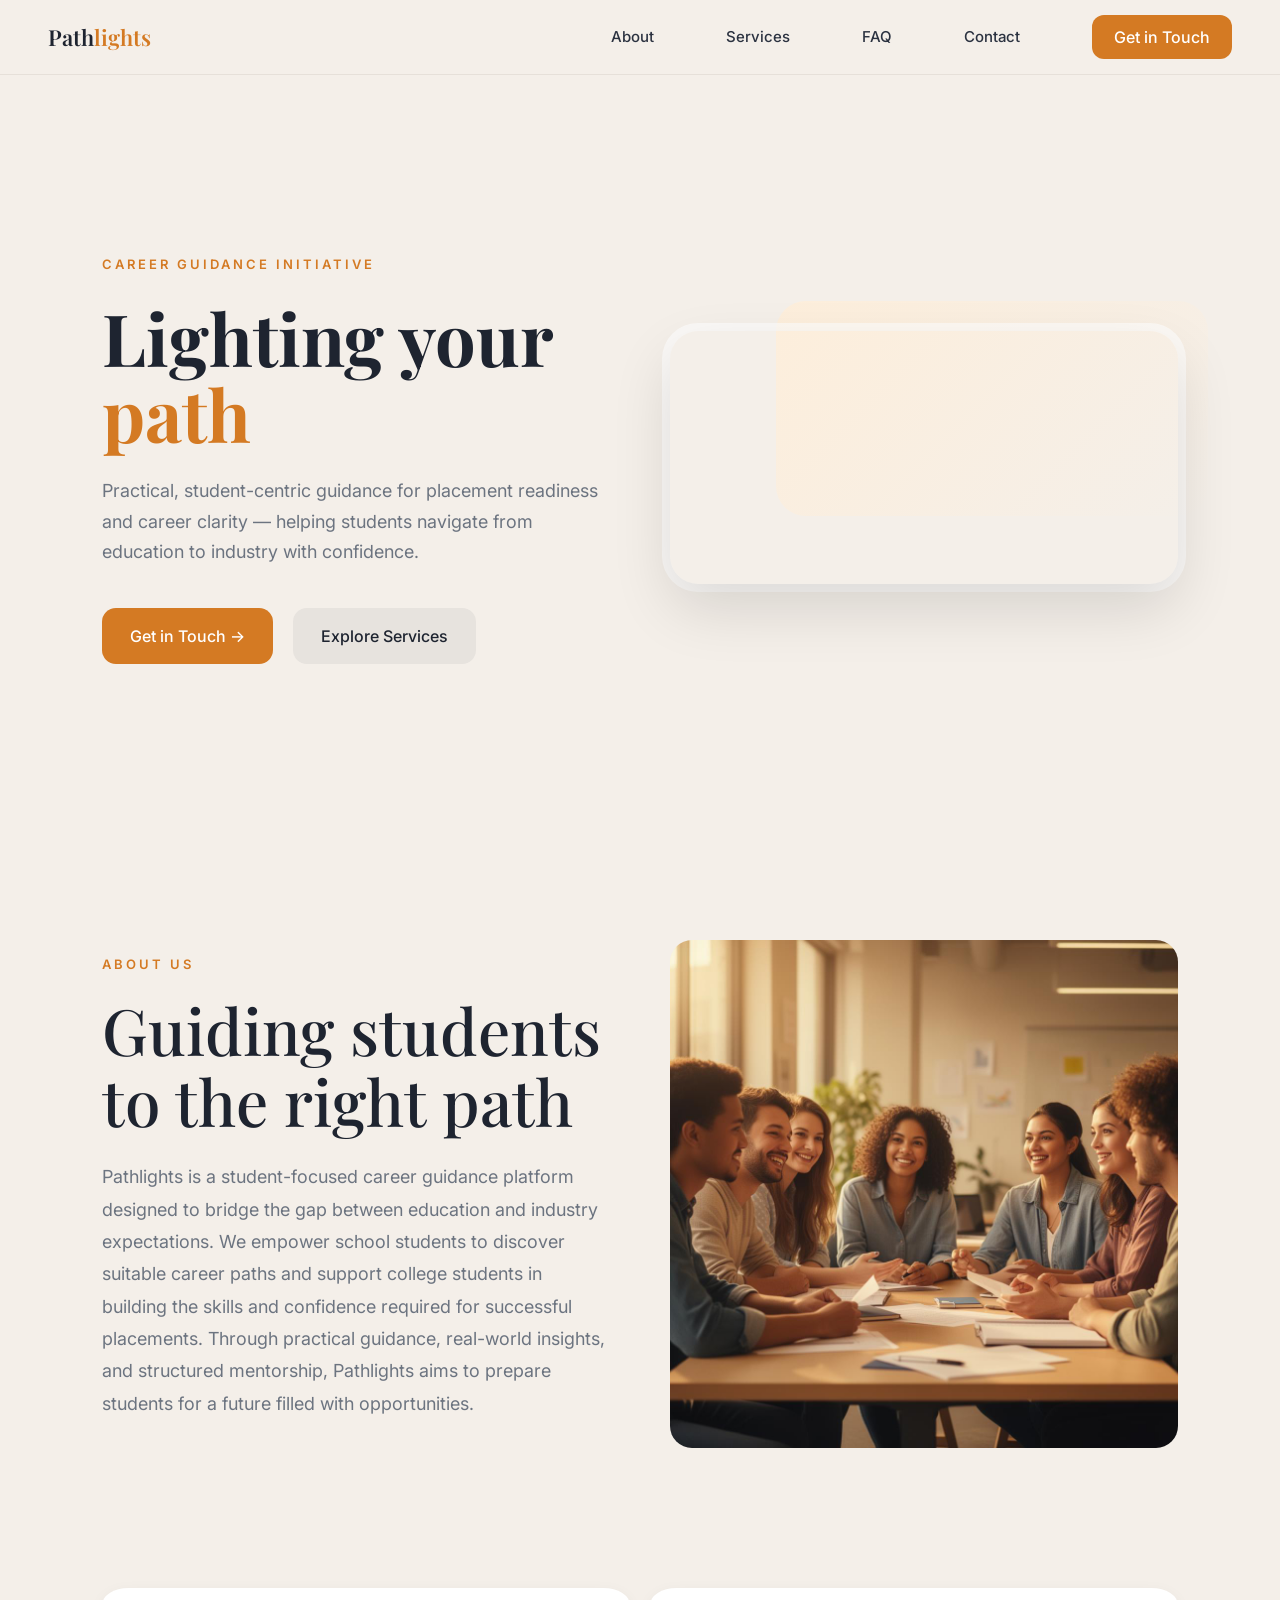
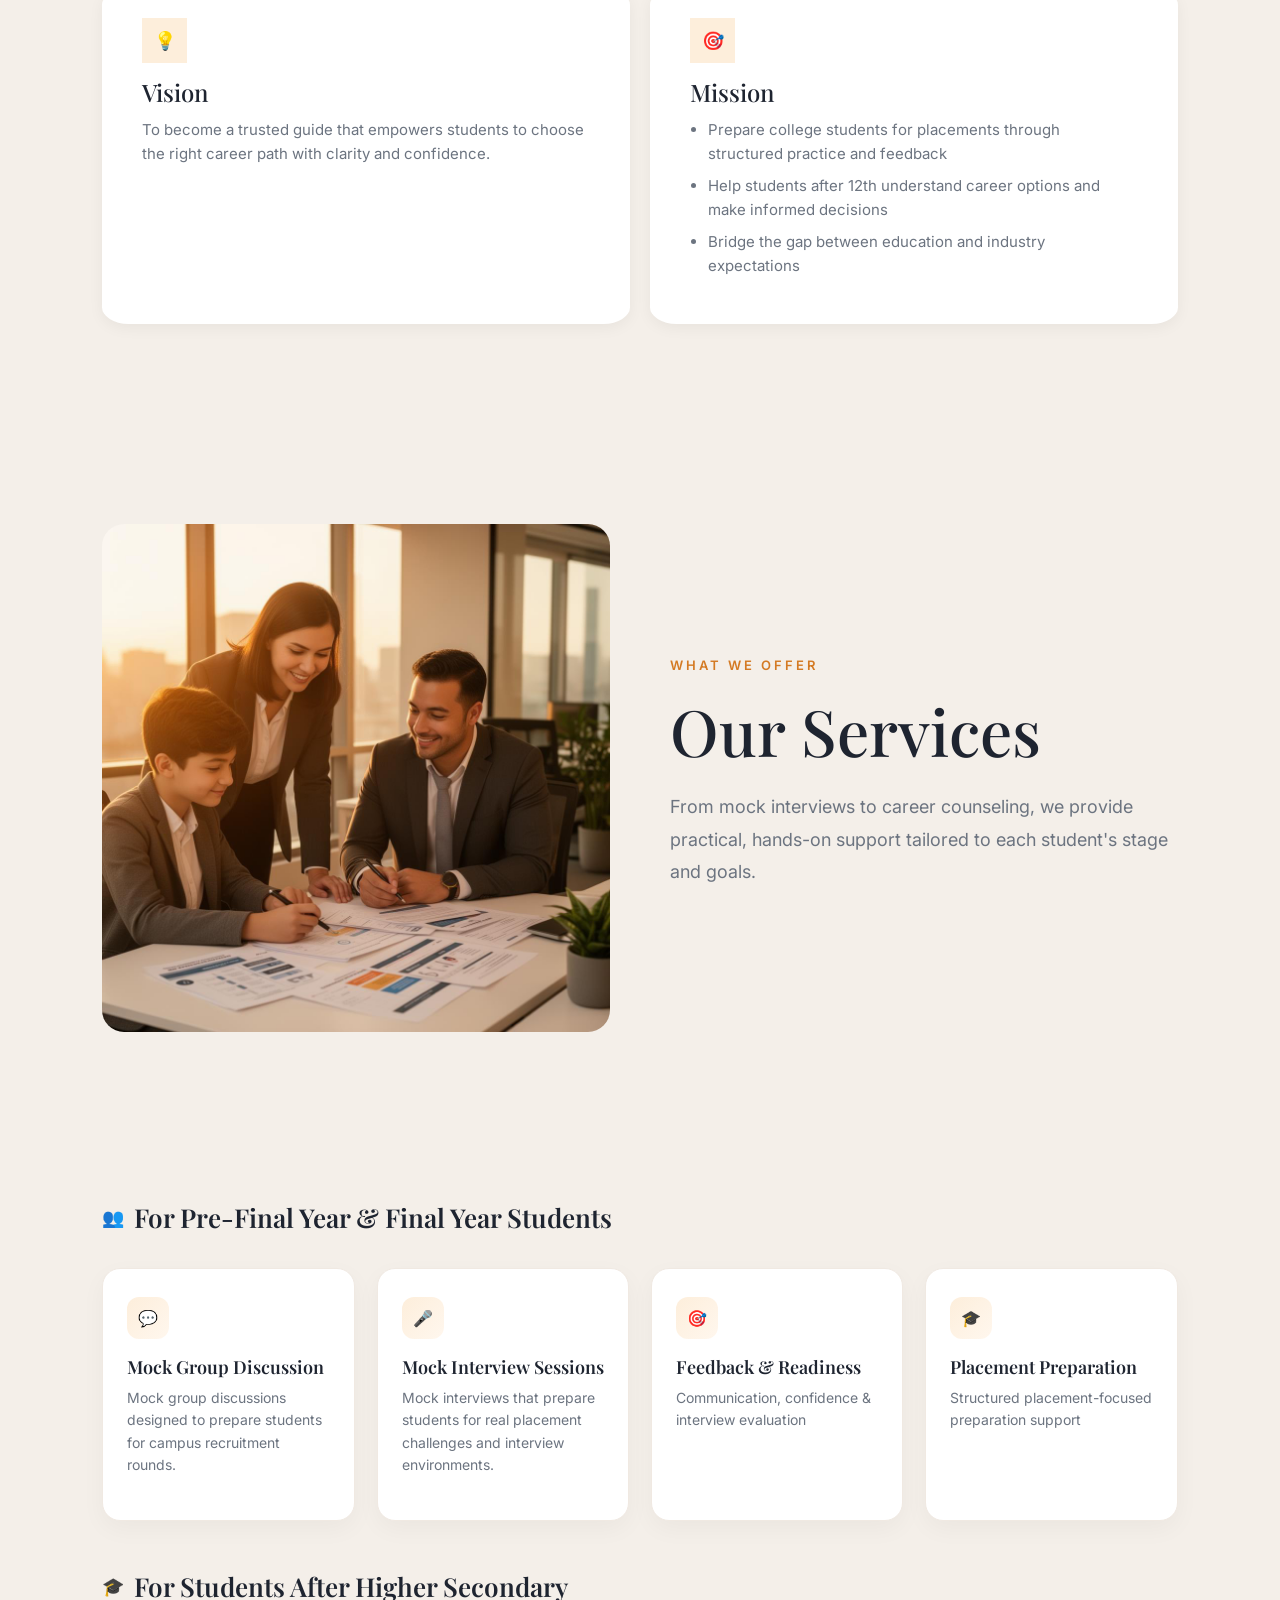
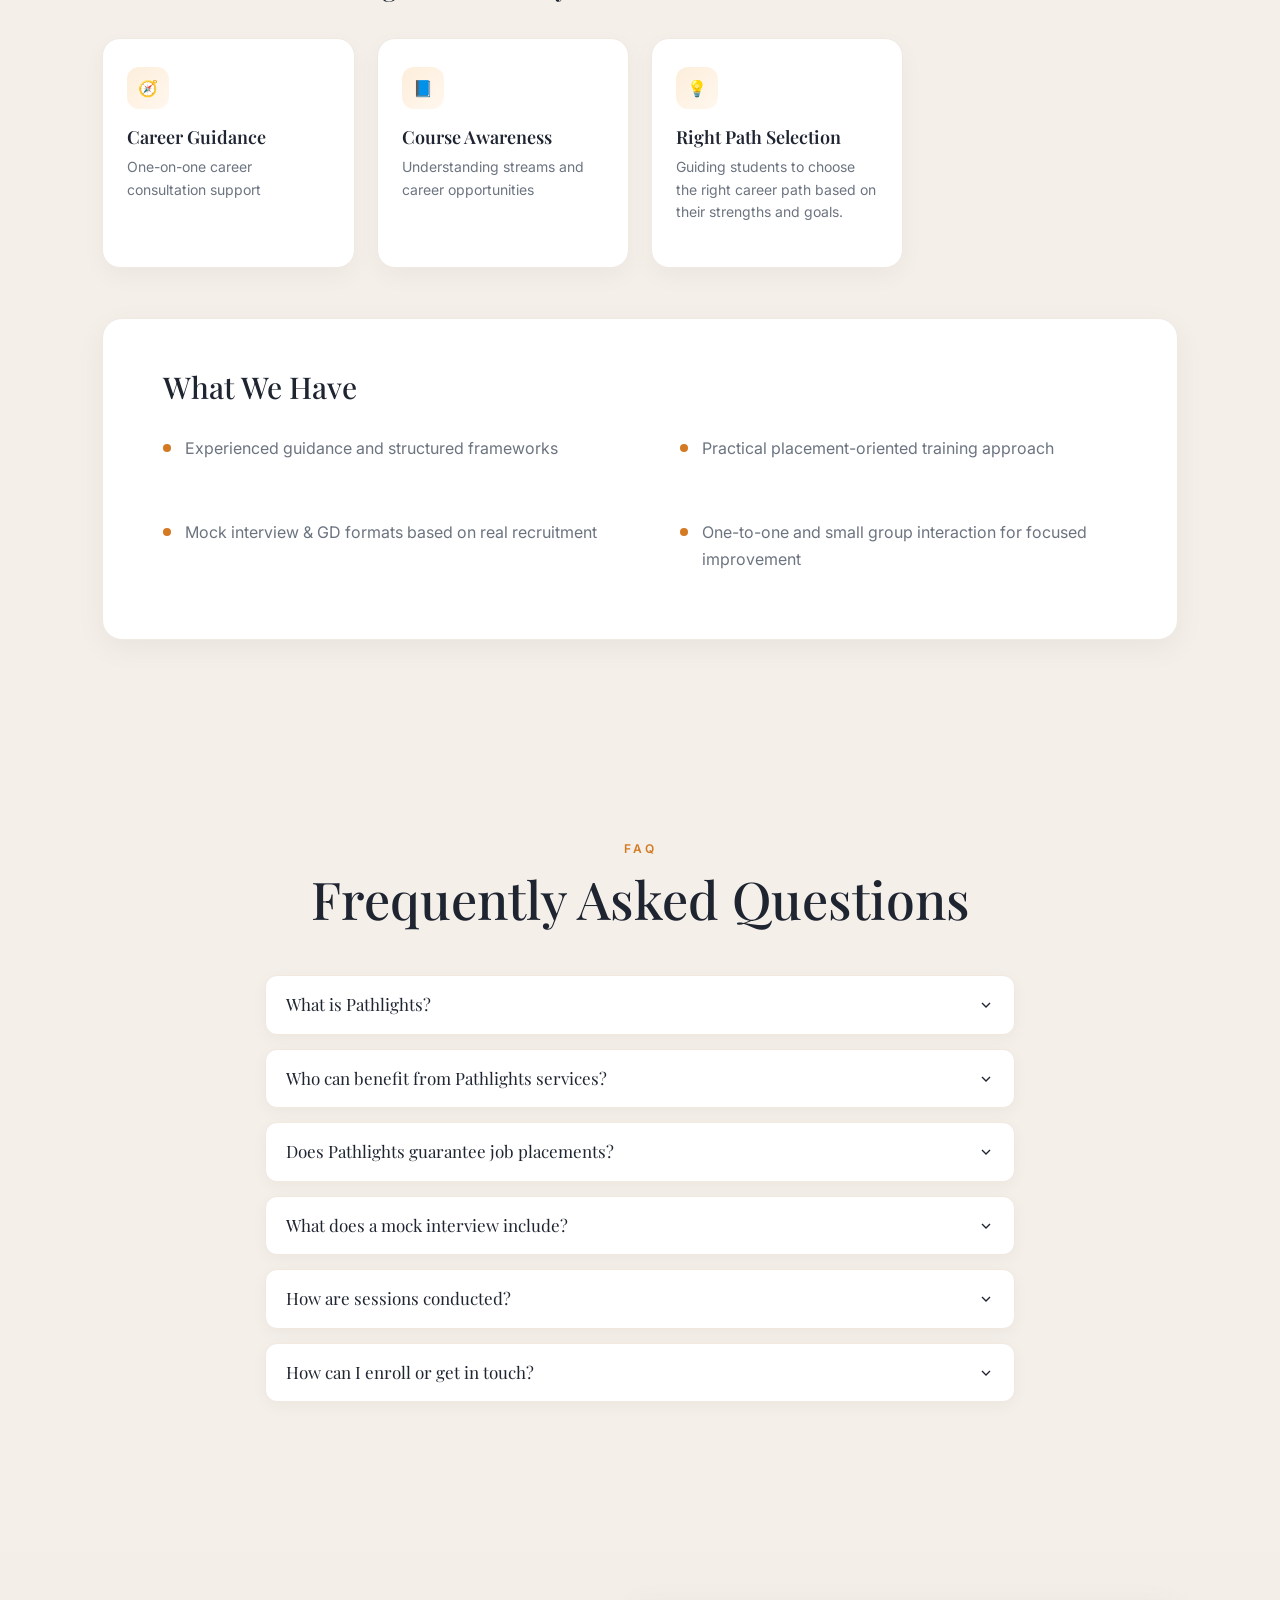
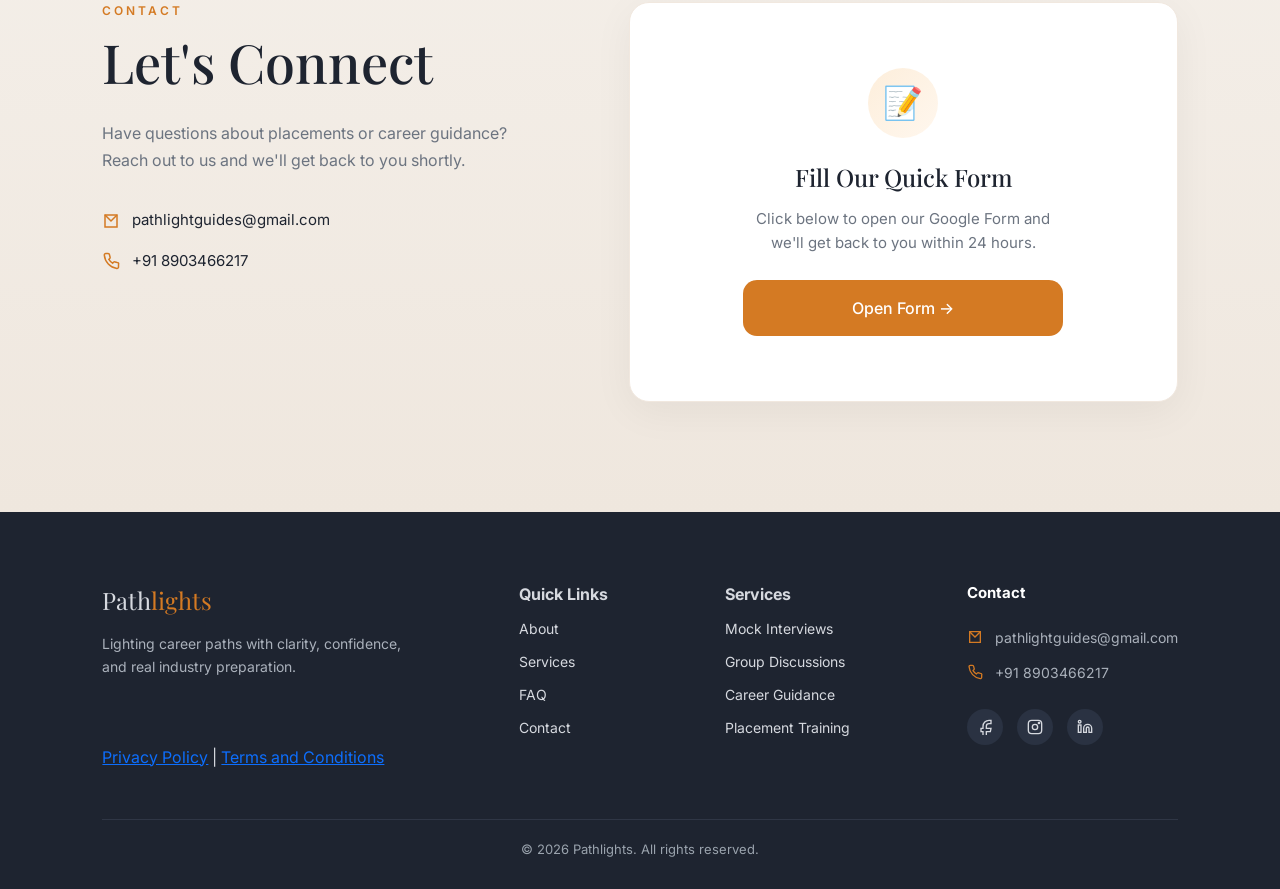
==== commit 4a19e505: "Update index.html" ====
--- a/index.html
+++ b/index.html
@@ -33,7 +33,7 @@
           <li class="nav-item"><a href="#faq" class="nav-link">FAQ</a></li>
           <li class="nav-item"><a href="#contact" class="nav-link">Contact</a></li>
         </ul>
-        <a href="#" class="nav-btn d-inline-block mt-3 mt-lg-0 ms-lg-3">Get in Touch</a>
+        <a href="#contact" class="nav-btn d-inline-block mt-3 mt-lg-0 ms-lg-3">Get in Touch</a>
       </div>
     </div>
   </div>
@@ -47,7 +47,7 @@
 
 <h1>
 <span class="dark">Lighting your</span><br>
-<span class="highlight">career path</span>
+<span class="highlight">path</span>
 </h1>
 
 <p>
@@ -55,14 +55,14 @@
 </p>
 
 <div class="hero-buttons">
-<a href="#" class="primary-btn">Get in Touch →</a>
+<a href="#contact" class="primary-btn">Get in Touch →</a>
 <a href="#services" class="secondary-btn">Explore Services</a>
 </div>
 
 </div>
 <div class="hero-video">
   <video autoplay muted loop playsinline>
-    <source src="images/home.mp4" type="video/mp4">
+    <source src="images/homepage.mp4" type="video/mp4">
     Your browser does not support the video tag.
   </video>
 </div>
@@ -71,7 +71,7 @@
 
 <!-- ===== ABOUT SECTION ===== -->
 <section class="about reveal" id="about">
-
+   
 <div class="about-content">
 
 <small>ABOUT US</small>
@@ -81,7 +81,7 @@
 </h2>
 
 <p>
-Pathlights is a career guidance initiative focused on supporting students at critical academic stages. We guide college students in placement readiness and help school students understand and choose the right career path. Our approach is practical, student-centric, and based on real industry expectations.
+Pathlights is a student-focused career guidance platform designed to bridge the gap between education and industry expectations. We empower school students to discover suitable career paths and support college students in building the skills and confidence required for successful placements. Through practical guidance, real-world insights, and structured mentorship, Pathlights aims to prepare students for a future filled with opportunities.
 </p>
 
 </div>
@@ -98,7 +98,7 @@
   <div class="vm-container">
 
     <div class="vm-box">
-      <div class="vm-icon">👁</div>
+      <div class="vm-icon">💡</div>
       <h3>Vision</h3>
       <p>
         To become a trusted guide that empowers students to choose the right
@@ -146,20 +146,20 @@
 
   <!-- For 3rd & Final Year Students -->
   <div class="service-category">
-    <h3><span>👥</span> For 3rd & Final Year Students</h3>
+    <h3><span>👥</span> For Pre-Final Year & Final Year Students</h3>
 
     <div class="service-grid">
 
       <div class="service-card">
         <div class="service-icon">💬</div>
         <h4>Mock Group Discussion</h4>
-        <p>GD practice based on real recruitment processes</p>
+        <p>Mock group discussions designed to prepare students for campus recruitment rounds.</p>
       </div>
 
       <div class="service-card">
         <div class="service-icon">🎤</div>
         <h4>Mock Interview Sessions</h4>
-        <p>Simulated interviews mirroring actual placements</p>
+        <p>Mock interviews that prepare students for real placement challenges and interview environments.</p>
       </div>
 
       <div class="service-card">
@@ -179,7 +179,7 @@
 
   <!-- After 12th -->
   <div class="service-category">
-    <h3><span>🎓</span> For Students After 12th</h3>
+    <h3><span>🎓</span> For Students After Higher Secondary</h3>
 
     <div class="service-grid">
 
@@ -198,7 +198,7 @@
       <div class="service-card">
         <div class="service-icon">💡</div>
         <h4>Right Path Selection</h4>
-        <p>Choosing the best path based on aptitude</p>
+        <p>Guiding students to choose the right career path based on their strengths and goals.</p>
       </div>
 
     </div>
@@ -265,7 +265,7 @@
         </svg>
       </div>
       <div class="faq-answer">
-        3rd & final year college students and students after 12th seeking structured guidance.
+        Pre-final & final year college students and students after Hifher Secondary seeking structured guidance.
       </div>
     </div>
 
@@ -316,7 +316,6 @@
         You can contact us through the “Get in Touch” button or via our contact section.
       </div>
     </div>
-
   </div>
 
 </section>
@@ -335,27 +334,27 @@
       </p>
 
       <div class="contact-info">
-        <div>
+        <!-- <div>
           <svg class="contact-icon" viewBox="0 0 24 24" fill="none">
             <path d="M12 21s-7-5.5-7-11a7 7 0 0 1 14 0c0 5.5-7 11-7 11z"/>
             <circle cx="12" cy="10" r="3"/>
           </svg>
           Chennai, Tamil Nadu
-        </div>
+        </div> -->
 
         <div>
           <svg class="contact-icon" viewBox="0 0 24 24" fill="none">
             <path d="M4 4h16v16H4z"/>
             <path d="M4 4l8 8 8-8"/>
           </svg>
-          pathlights@email.com
+          pathlightguides@gmail.com
         </div>
 
         <div>
           <svg class="contact-icon" viewBox="0 0 24 24" fill="none">
             <path d="M22 16.92v3a2 2 0 0 1-2.18 2A19.8 19.8 0 0 1 3.08 4.18 2 2 0 0 1 5.06 2h3a2 2 0 0 1 2 1.72 12.6 12.6 0 0 0 .7 2.81 2 2 0 0 1-.45 2.11L9.1 9.91a16 16 0 0 0 5 5l1.27-1.21a2 2 0 0 1 2.11-.45 12.6 12.6 0 0 0 2.81.7A2 2 0 0 1 22 16.92z"/>
           </svg>
-          +91 98765 43210
+          +91 8903466217
         </div>
       </div>
     </div>
@@ -407,27 +406,27 @@
     <div class="footer-contact">
         <strong>Contact</strong>
 
-    <div class="footer-contact-item">
+    <!--<div class="footer-contact-item">
         <svg viewBox="0 0 24 24" fill="none">
         <path d="M12 21s-7-5.5-7-11a7 7 0 0 1 14 0c0 5.5-7 11-7 11z"/>
         <circle cx="12" cy="10" r="3"/>
         </svg>
         <span>Chennai, Tamil Nadu</span>
-    </div>
+    </div> -->
 
     <div class="footer-contact-item">
         <svg viewBox="0 0 24 24" fill="none">
         <path d="M4 4h16v16H4z"/>
         <path d="M4 4l8 8 8-8"/>
         </svg>
-        <span>pathlights@email.com</span>
+        <span>pathlightguides@gmail.com</span>
     </div>
 
     <div class="footer-contact-item">
         <svg viewBox="0 0 24 24" fill="none">
         <path d="M22 16.92v3a2 2 0 0 1-2.18 2A19.8 19.8 0 0 1 3.08 4.18 2 2 0 0 1 5.06 2h3a2 2 0 0 1 2 1.72 12.6 12.6 0 0 0 .7 2.81 2 2 0 0 1-.45 2.11L9.1 9.91a16 16 0 0 0 5 5l1.27-1.21a2 2 0 0 1 2.11-.45 12.6 12.6 0 0 0 2.81.7A2 2 0 0 1 22 16.92z"/>
         </svg>
-        <span>+91 98765 43210</span>
+        <span>+91 8903466217</span>
     </div>
 
     <!-- Social Icons -->
@@ -457,6 +456,13 @@
 
     </div>
 
+  </div>
+
+  <!-- Legal Links Row -->
+  <div class="footer-legal">
+    <a href="#" class="legal-link">Privacy Policy</a>
+    <span class="legal-separator">|</span>
+    <a href="#" class="legal-link">Terms and Conditions</a>
   </div>
 
   <div class="footer-bottom">
@@ -512,5 +518,4 @@
 </script>
 
 </body>
-
 </html>
--- a/style.css
+++ b/style.css
@@ -654,59 +654,195 @@
 
 /* ===== CONTACT FORM ===== */
 
-.contact-form{
-flex:1;
-background:#ffffff;
-padding:40px;
-border-radius:20px;
-box-shadow:0 10px 40px rgba(0,0,0,0.05);
-border:1px solid #f1e8df;
-}
-
-.form-group{
-margin-bottom:20px;
-}
-
-.form-group input,
-.form-group textarea{
-width:100%;
-padding:14px 16px;
-border-radius:12px;
-border:1px solid #e6e0d9;
-font-family:'Inter',sans-serif;
-font-size:14px;
-outline:none;
-transition:0.3s ease;
-background:#faf8f5;
-}
-
-.form-group input:focus,
-.form-group textarea:focus{
-border-color:#d47a23;
-background:#fff;
-}
-
-.form-group textarea{
-resize:none;
-height:110px;
-}
-
-.contact-btn{
-width:100%;
-padding:14px;
-background:#d47a23;
-border:none;
-border-radius:14px;
-color:white;
-font-weight:500;
-font-size:15px;
-cursor:pointer;
-transition:0.3s ease;
-}
-
-.contact-btn:hover{
-background:#b9651c;
-transform:translateY(-2px);
+/* ===== GOOGLE FORM BUTTON CARD STYLES ===== */
+
+.google-form-card {
+  flex: 1;
+  background: #ffffff;
+  border-radius: 20px;
+  box-shadow: 0 10px 40px rgba(0,0,0,0.05);
+  border: 1px solid #f1e8df;
+  padding: 40px;
+  transition: all 0.3s ease;
+  display: flex;
+  align-items: center;
+  justify-content: center;
+  min-height: 400px;
+}
+
+.google-form-card:hover {
+  box-shadow: 0 15px 50px rgba(212,122,35,0.12);
+  border-color: #f3d7bc;
+  transform: translateY(-4px);
+}
+
+.google-form-content {
+  text-align: center;
+  max-width: 320px;
+}
+
+.google-form-icon {
+  width: 70px;
+  height: 70px;
+  background: linear-gradient(135deg, #fdeedb, #fff7ee);
+  border-radius: 50%;
+  display: flex;
+  align-items: center;
+  justify-content: center;
+  font-size: 32px;
+  color: #d47a23;
+  margin: 0 auto 25px auto;
+}
+
+.google-form-content h3 {
+  font-family: 'Playfair Display', serif;
+  font-size: 24px;
+  color: #1e2430;
+  margin-bottom: 15px;
+}
+
+.google-form-content p {
+  color: #6c7480;
+  font-size: 15px;
+  line-height: 1.6;
+  margin-bottom: 25px;
+}
+
+.google-form-btn {
+  display: inline-flex;
+  align-items: center;
+  justify-content: center;
+  gap: 10px;
+  background: #d47a23;
+  color: white;
+  padding: 16px 32px;
+  border-radius: 14px;
+  text-decoration: none;
+  font-weight: 500;
+  font-size: 16px;
+  transition: all 0.3s ease;
+  width: 100%;
+  border: none;
+  cursor: pointer;
+}
+
+.google-form-btn:hover {
+  background: #b9651c;
+  transform: translateY(-2px);
+  box-shadow: 0 10px 25px rgba(212,122,35,0.3);
+}
+
+.google-form-note {
+  display: block;
+  color: #9aa3ad;
+  font-size: 13px;
+  margin-top: 15px;
+}
+
+/* Responsive styles */
+@media (max-width: 992px) {
+  .google-form-card {
+    width: 100%;
+    min-height: 350px;
+  }
+  
+  .contact-wrapper {
+    flex-direction: column;
+    gap: 40px;
+  }
+  
+  .contact-left {
+    width: 100%;
+  }
+  
+  .contact-left p {
+    max-width: 100%;
+  }
+}
+
+@media (max-width: 768px) {
+  .google-form-card {
+    padding: 30px 20px;
+    min-height: 320px;
+  }
+  
+  .google-form-icon {
+    width: 60px;
+    height: 60px;
+    font-size: 28px;
+    margin-bottom: 20px;
+  }
+  
+  .google-form-content h3 {
+    font-size: 22px;
+  }
+  
+  .google-form-content p {
+    font-size: 14px;
+  }
+  
+  .google-form-btn {
+    padding: 14px 28px;
+    font-size: 15px;
+  }
+  
+  .contact {
+    padding: 70px 5%;
+  }
+  
+  .contact h2 {
+    font-size: 42px;
+  }
+}
+
+@media (max-width: 576px) {
+  .google-form-card {
+    padding: 25px 15px;
+    min-height: 300px;
+  }
+  
+  .google-form-icon {
+    width: 50px;
+    height: 50px;
+    font-size: 24px;
+    margin-bottom: 15px;
+  }
+  
+  .google-form-content h3 {
+    font-size: 20px;
+    margin-bottom: 10px;
+  }
+  
+  .google-form-content p {
+    font-size: 13px;
+    margin-bottom: 20px;
+  }
+  
+  .google-form-btn {
+    padding: 12px 24px;
+    font-size: 14px;
+  }
+  
+  .google-form-note {
+    font-size: 12px;
+  }
+  
+  .contact {
+    padding: 50px 4%;
+  }
+  
+  .contact h2 {
+    font-size: 36px;
+    margin-bottom: 15px;
+  }
+  
+  .contact p {
+    font-size: 15px;
+  }
+  
+  .contact-info div {
+    font-size: 14px;
+  }
 }
 
 /* ===== PREMIUM FOOTER ===== */
@@ -1115,3 +1251,4 @@
   height: auto;
 }
 
+
